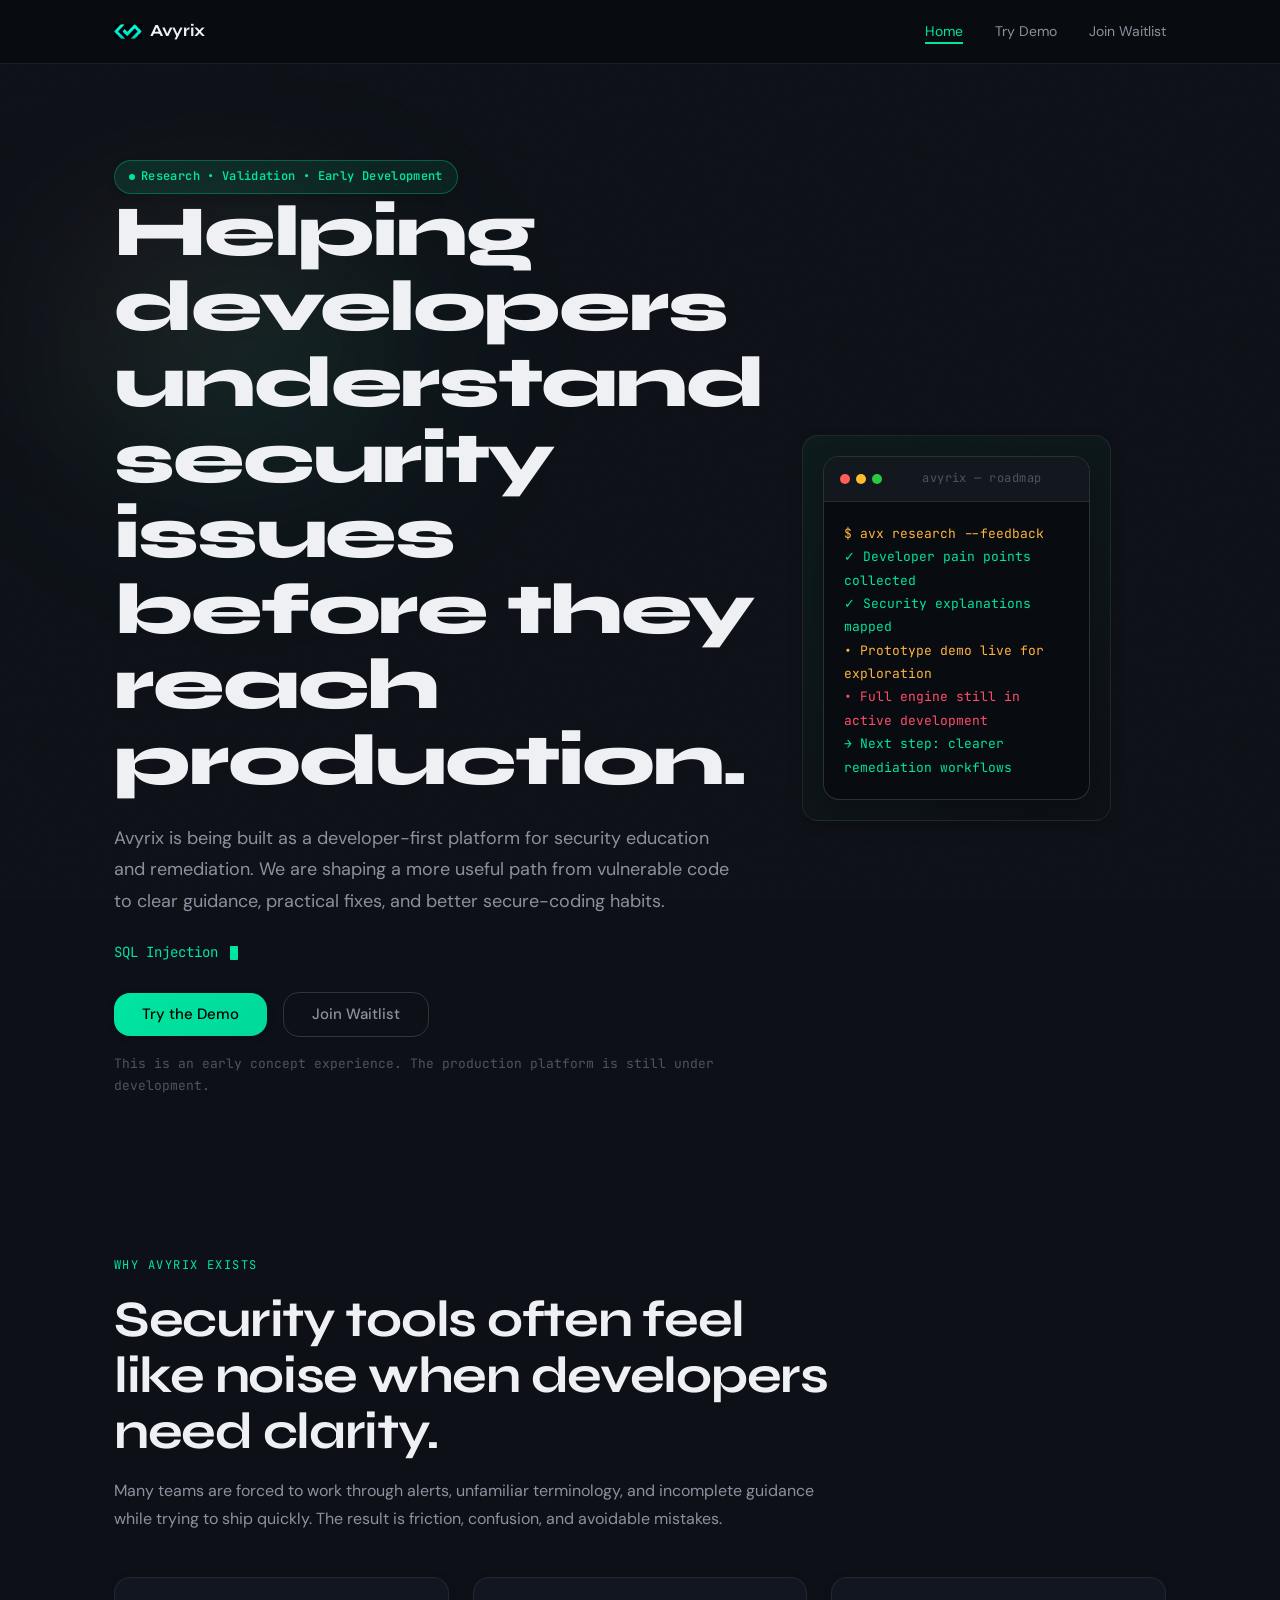
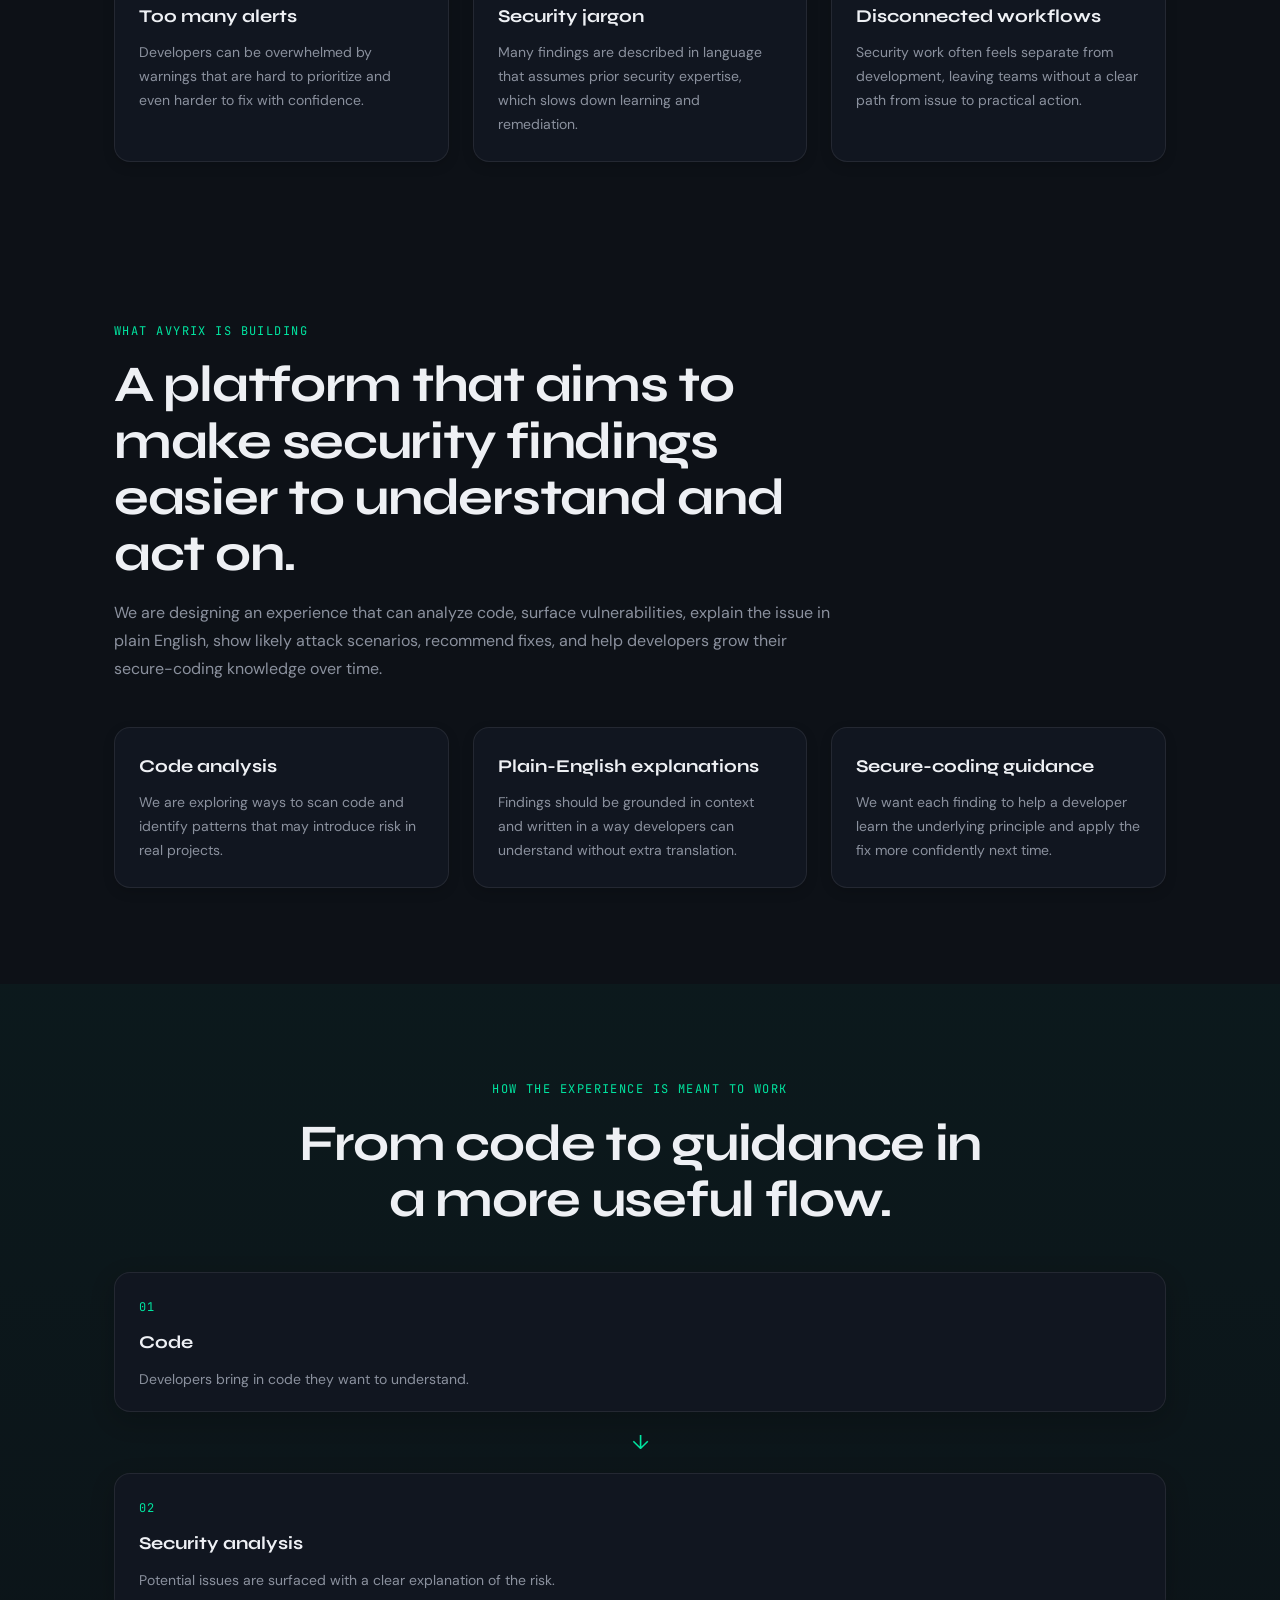
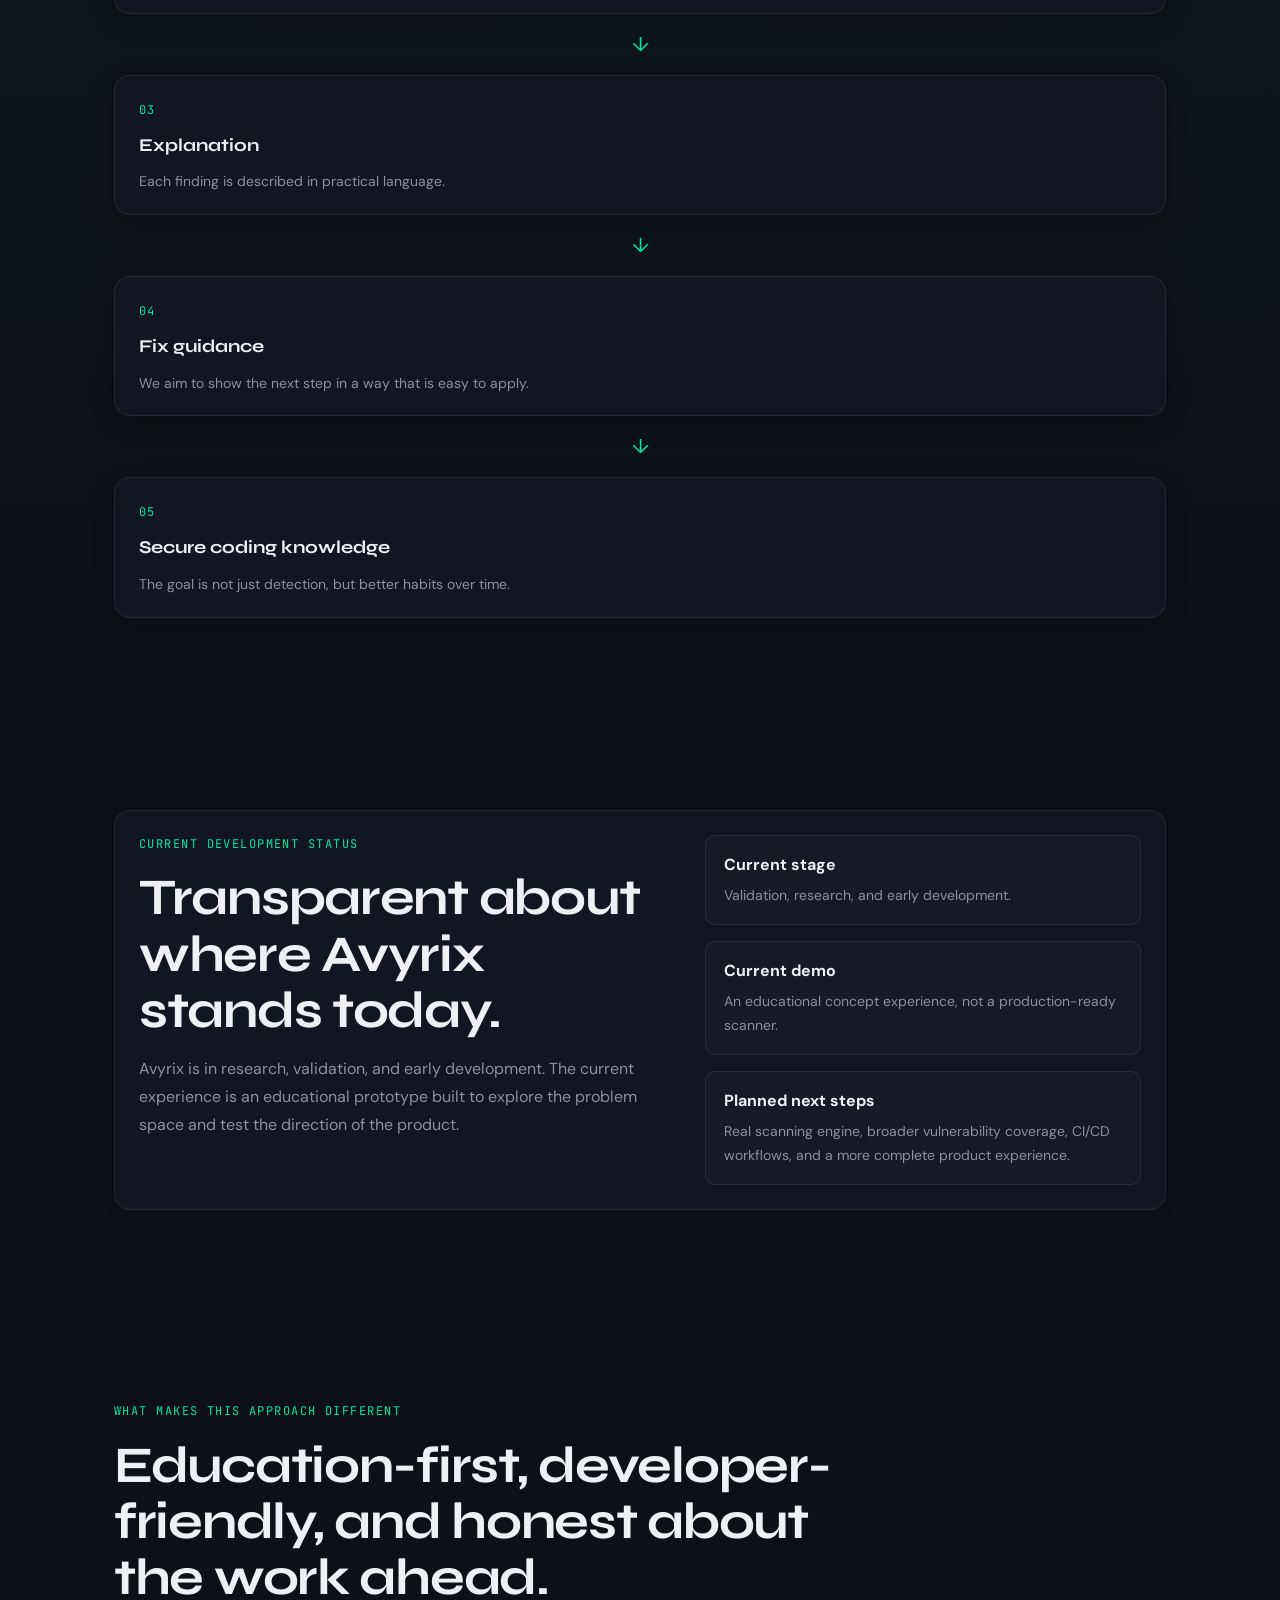
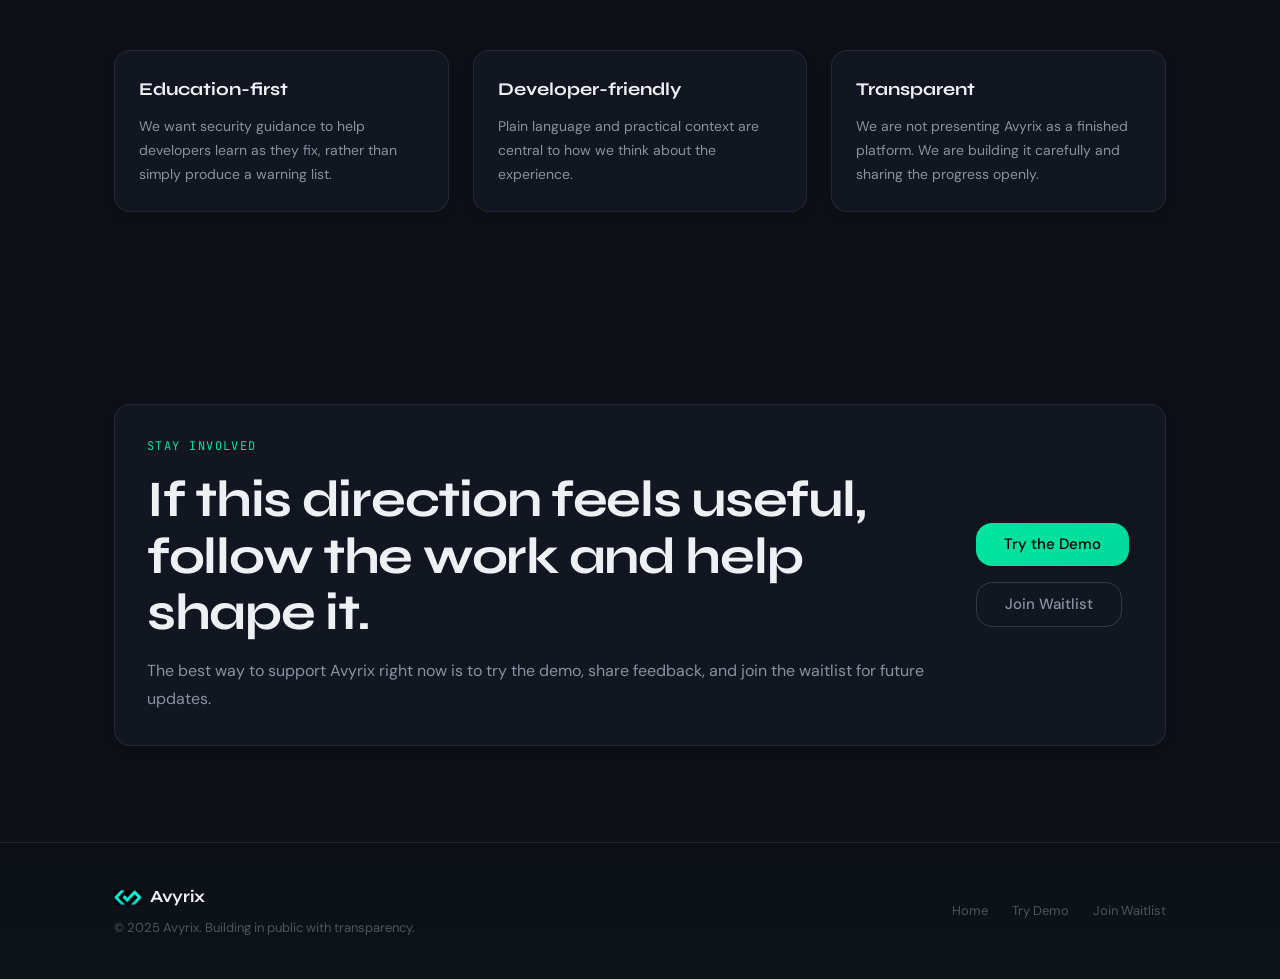
==== index.html @ 3179d7ce "first commit" ====
<!DOCTYPE html>
<html lang="en">
<head>
  <meta charset="UTF-8" />
  <meta name="viewport" content="width=device-width, initial-scale=1.0" />
  <meta name="description" content="Avyrix is an early-stage cybersecurity startup building a developer-first platform to explain vulnerabilities, show attack scenarios, and guide secure fixes." />
  <meta property="og:title" content="Avyrix — Building a developer-first security platform" />
  <meta property="og:description" content="Avyrix is currently in research, validation, and early development, focused on clearer security guidance for developers." />
  <meta property="og:type" content="website" />
  <title>Avyrix — Developer-first security learning for early-stage teams</title>
  <link rel="stylesheet" href="css/styles.css" />
  <link rel="icon" type="image/svg+xml" href="data:image/svg+xml,<svg xmlns='http://www.w3.org/2000/svg' viewBox='0 0 32 32'><rect width='32' height='32' rx='8' fill='%2300e5a0'/><path d='M10 16l4 4 8-8' stroke='%23000' stroke-width='2.5' fill='none' stroke-linecap='round' stroke-linejoin='round'/></svg>" />
  <script async src="https://www.googletagmanager.com/gtag/js?id=G-MGV57BHCSG"></script>
  <script>
    window.dataLayer = window.dataLayer || [];
    function gtag(){ dataLayer.push(arguments); }
    gtag('js', new Date());
    gtag('config', 'G-MGV57BHCSG');
  </script>
</head>
<body>
  <nav class="nav" role="navigation" aria-label="Main navigation">
    <div class="nav__inner">
      <a href="index.html" class="nav__logo" aria-label="Avyrix home">
        <img src="logo.png" alt="" class="nav__logo-mark" />
        <span class="nav__logo-text">Avyrix</span>
      </a>
      <ul class="nav__links" role="list">
        <li><a href="index.html" class="active">Home</a></li>
        <li><a href="demo.html">Try Demo</a></li>
        <li><a href="waitlist.html">Join Waitlist</a></li>
      </ul>
    </div>
  </nav>

  <main>
    <section class="section hero-section" aria-labelledby="hero-heading">
      <div class="glow-accent glow-accent--green" aria-hidden="true"></div>
      <div class="glow-accent glow-accent--red" aria-hidden="true"></div>
      <div class="hero-grid container">
        <div class="hero-copy" data-reveal>
          <span class="badge badge--green badge--dot">Research • Validation • Early Development</span>
          <h1 class="display-xl" id="hero-heading">Helping developers understand security issues before they reach production.</h1>
          <p class="hero-lead">
            Avyrix is being built as a developer-first platform for security education and remediation. We are shaping a more useful path from vulnerable code to clear guidance, practical fixes, and better secure-coding habits.
          </p>
          <div class="hero-meta">
            <span id="typewriter" class="hero-typewriter"></span>
            <span class="terminal__caret" aria-hidden="true"></span>
          </div>
          <div class="hero-actions">
            <a href="demo.html" class="btn btn--primary btn--large">Try the Demo</a>
            <a href="waitlist.html" class="btn btn--ghost btn--large">Join Waitlist</a>
          </div>
          <p class="hero-note">This is an early concept experience. The production platform is still under development.</p>
        </div>

        <div class="hero-panel card" data-reveal>
          <div class="terminal">
            <div class="terminal__bar">
              <div class="terminal__dots" aria-hidden="true">
                <div class="terminal__dot" style="background:#ff5f57;"></div>
                <div class="terminal__dot" style="background:#ffbd2e;"></div>
                <div class="terminal__dot" style="background:#28ca41;"></div>
              </div>
              <span class="terminal__title">avyrix — roadmap</span>
            </div>
            <div class="terminal__body">
              <div class="terminal__line--amber">$ avx research --feedback</div>
              <div class="terminal__line--green">✓ Developer pain points collected</div>
              <div class="terminal__line--green">✓ Security explanations mapped</div>
              <div class="terminal__line--amber">• Prototype demo live for exploration</div>
              <div class="terminal__line--red">• Full engine still in active development</div>
              <div class="terminal__line--green">→ Next step: clearer remediation workflows</div>
            </div>
          </div>
        </div>
      </div>
    </section>

    <section class="section section--sm" aria-labelledby="why-heading">
      <div class="container">
        <div class="section-heading" data-reveal>
          <span class="eyebrow">Why Avyrix exists</span>
          <h2 class="display-lg" id="why-heading">Security tools often feel like noise when developers need clarity.</h2>
          <p>
            Many teams are forced to work through alerts, unfamiliar terminology, and incomplete guidance while trying to ship quickly. The result is friction, confusion, and avoidable mistakes.
          </p>
        </div>
        <div class="grid-3">
          <article class="card story-card" data-reveal>
            <h3>Too many alerts</h3>
            <p>Developers can be overwhelmed by warnings that are hard to prioritize and even harder to fix with confidence.</p>
          </article>
          <article class="card story-card" data-reveal>
            <h3>Security jargon</h3>
            <p>Many findings are described in language that assumes prior security expertise, which slows down learning and remediation.</p>
          </article>
          <article class="card story-card" data-reveal>
            <h3>Disconnected workflows</h3>
            <p>Security work often feels separate from development, leaving teams without a clear path from issue to practical action.</p>
          </article>
        </div>
      </div>
    </section>

    <section class="section" aria-labelledby="building-heading">
      <div class="container">
        <div class="section-heading" data-reveal>
          <span class="eyebrow">What Avyrix is building</span>
          <h2 class="display-lg" id="building-heading">A platform that aims to make security findings easier to understand and act on.</h2>
          <p>
            We are designing an experience that can analyze code, surface vulnerabilities, explain the issue in plain English, show likely attack scenarios, recommend fixes, and help developers grow their secure-coding knowledge over time.
          </p>
        </div>
        <div class="grid-3">
          <article class="card story-card" data-reveal>
            <h3>Code analysis</h3>
            <p>We are exploring ways to scan code and identify patterns that may introduce risk in real projects.</p>
          </article>
          <article class="card story-card" data-reveal>
            <h3>Plain-English explanations</h3>
            <p>Findings should be grounded in context and written in a way developers can understand without extra translation.</p>
          </article>
          <article class="card story-card" data-reveal>
            <h3>Secure-coding guidance</h3>
            <p>We want each finding to help a developer learn the underlying principle and apply the fix more confidently next time.</p>
          </article>
        </div>
      </div>
    </section>

    <section class="section workflow-section" aria-labelledby="workflow-heading">
      <div class="container">
        <div class="section-heading section-heading--center" data-reveal>
          <span class="eyebrow">How the experience is meant to work</span>
          <h2 class="display-lg" id="workflow-heading">From code to guidance in a more useful flow.</h2>
        </div>
        <div class="workflow-stack" data-reveal>
          <div class="workflow-card">
            <span class="workflow-step">01</span>
            <h3>Code</h3>
            <p>Developers bring in code they want to understand.</p>
          </div>
          <div class="workflow-arrow" aria-hidden="true">↓</div>
          <div class="workflow-card">
            <span class="workflow-step">02</span>
            <h3>Security analysis</h3>
            <p>Potential issues are surfaced with a clear explanation of the risk.</p>
          </div>
          <div class="workflow-arrow" aria-hidden="true">↓</div>
          <div class="workflow-card">
            <span class="workflow-step">03</span>
            <h3>Explanation</h3>
            <p>Each finding is described in practical language.</p>
          </div>
          <div class="workflow-arrow" aria-hidden="true">↓</div>
          <div class="workflow-card">
            <span class="workflow-step">04</span>
            <h3>Fix guidance</h3>
            <p>We aim to show the next step in a way that is easy to apply.</p>
          </div>
          <div class="workflow-arrow" aria-hidden="true">↓</div>
          <div class="workflow-card">
            <span class="workflow-step">05</span>
            <h3>Secure coding knowledge</h3>
            <p>The goal is not just detection, but better habits over time.</p>
          </div>
        </div>
      </div>
    </section>

    <section class="section" aria-labelledby="status-heading">
      <div class="container">
        <div class="split-panel card" data-reveal>
          <div>
            <span class="eyebrow">Current development status</span>
            <h2 class="display-lg" id="status-heading">Transparent about where Avyrix stands today.</h2>
            <p class="muted-copy">
              Avyrix is in research, validation, and early development. The current experience is an educational prototype built to explore the problem space and test the direction of the product.
            </p>
          </div>
          <div class="status-list">
            <div class="status-item">
              <strong>Current stage</strong>
              <p>Validation, research, and early development.</p>
            </div>
            <div class="status-item">
              <strong>Current demo</strong>
              <p>An educational concept experience, not a production-ready scanner.</p>
            </div>
            <div class="status-item">
              <strong>Planned next steps</strong>
              <p>Real scanning engine, broader vulnerability coverage, CI/CD workflows, and a more complete product experience.</p>
            </div>
          </div>
        </div>
      </div>
    </section>

    <section class="section" aria-labelledby="differentiation-heading">
      <div class="container">
        <div class="section-heading" data-reveal>
          <span class="eyebrow">What makes this approach different</span>
          <h2 class="display-lg" id="differentiation-heading">Education-first, developer-friendly, and honest about the work ahead.</h2>
        </div>
        <div class="grid-3">
          <article class="card story-card" data-reveal>
            <h3>Education-first</h3>
            <p>We want security guidance to help developers learn as they fix, rather than simply produce a warning list.</p>
          </article>
          <article class="card story-card" data-reveal>
            <h3>Developer-friendly</h3>
            <p>Plain language and practical context are central to how we think about the experience.</p>
          </article>
          <article class="card story-card" data-reveal>
            <h3>Transparent</h3>
            <p>We are not presenting Avyrix as a finished platform. We are building it carefully and sharing the progress openly.</p>
          </article>
        </div>
      </div>
    </section>

    <section class="section" aria-labelledby="cta-heading">
      <div class="container">
        <div class="cta-panel card" data-reveal>
          <div>
            <span class="eyebrow">Stay involved</span>
            <h2 class="display-lg" id="cta-heading">If this direction feels useful, follow the work and help shape it.</h2>
            <p class="muted-copy">The best way to support Avyrix right now is to try the demo, share feedback, and join the waitlist for future updates.</p>
          </div>
          <div class="hero-actions">
            <a href="demo.html" class="btn btn--primary btn--large">Try the Demo</a>
            <a href="waitlist.html" class="btn btn--ghost btn--large">Join Waitlist</a>
          </div>
        </div>
      </div>
    </section>
  </main>

  <footer class="footer" role="contentinfo">
    <div class="container">
      <div class="footer__inner">
        <div>
          <div class="nav__logo" style="margin-bottom:6px;">
            <img src="logo.png" alt="" class="nav__logo-mark" />
            <span class="nav__logo-text">Avyrix</span>
          </div>
          <p class="footer__copy">© 2025 Avyrix. Building in public with transparency.</p>
        </div>
        <nav class="footer__links" aria-label="Footer navigation">
          <a href="index.html">Home</a>
          <a href="demo.html">Try Demo</a>
          <a href="waitlist.html">Join Waitlist</a>
        </nav>
      </div>
    </div>
  </footer>

  <script src="js/utils.js"></script>
  <script src="js/app.js"></script>
</body>
</html>
---- css/styles.css ----
/* ============================================================
  Avyrix — Global Stylesheet
  Design: Terminal-noir with precision grid
  Font: Syne (display) + JetBrains Mono (code) + DM Sans (body)
  ============================================================ */

@import url('https://fonts.googleapis.com/css2?family=Syne:wght@400;600;700;800&family=DM+Sans:ital,opsz,wght@0,9..40,300;0,9..40,400;0,9..40,500;1,9..40,300&family=JetBrains+Mono:wght@400;500&display=swap');

/* ── Reset ───────────────────────────────────────────────── */
*, *::before, *::after { box-sizing: border-box; margin: 0; padding: 0; }
html { scroll-behavior: smooth; }
img, svg { display: block; max-width: 100%; }
a { color: inherit; text-decoration: none; }
button { cursor: pointer; border: none; background: none; font-family: inherit; }

/* ── Tokens ──────────────────────────────────────────────── */
:root {
  --bg-0: #080b10;
  --bg-1: #0d1117;
  --bg-2: #13181f;
  --bg-3: #1a2030;
  --bg-card: #111620;
  --border: rgba(255,255,255,0.08);
  --border-strong: rgba(255,255,255,0.15);

  --accent-green: #00e5a0;
  --accent-green-dim: rgba(0,229,160,0.12);
  --accent-green-glow: rgba(0,229,160,0.25);
  --accent-red: #ff4d6a;
  --accent-red-dim: rgba(255,77,106,0.12);
  --accent-blue: #4d9eff;
  --accent-blue-dim: rgba(77,158,255,0.12);
  --accent-amber: #ffb340;
  --accent-amber-dim: rgba(255,179,64,0.10);

  --text-primary: #eef0f4;
  --text-secondary: #8b919e;
  --text-muted: #4e545e;
  --text-code: #a8f0c6;

  --font-display: 'Syne', sans-serif;
  --font-body: 'DM Sans', sans-serif;
  --font-mono: 'JetBrains Mono', monospace;

  --radius-sm: 6px;
  --radius-md: 10px;
  --radius-lg: 16px;
  --radius-xl: 24px;

  --transition: 220ms cubic-bezier(0.4,0,0.2,1);

  --max-w: 1100px;
  --nav-h: 64px;
}

body {
  font-family: var(--font-body);
  background: var(--bg-1);
  color: var(--text-primary);
  font-size: 16px;
  line-height: 1.65;
  -webkit-font-smoothing: antialiased;
  overflow-x: hidden;
}

/* ── Noise texture overlay ──────────────────────────────── */
body::before {
  content: '';
  position: fixed;
  inset: 0;
  background-image: url("data:image/svg+xml,%3Csvg viewBox='0 0 256 256' xmlns='http://www.w3.org/2000/svg'%3E%3Cfilter id='n'%3E%3CfeTurbulence type='fractalNoise' baseFrequency='0.9' numOctaves='4' stitchTiles='stitch'/%3E%3C/filter%3E%3Crect width='100%25' height='100%25' filter='url(%23n)' opacity='0.04'/%3E%3C/svg%3E");
  background-size: 200px 200px;
  pointer-events: none;
  z-index: 0;
  opacity: 0.5;
}

/* ── Layout ──────────────────────────────────────────────── */
.container {
  max-width: var(--max-w);
  margin: 0 auto;
  padding: 0 24px;
  position: relative;
  z-index: 1;
}

/* ── Navigation ─────────────────────────────────────────── */
.nav {
  position: fixed;
  top: 0; left: 0; right: 0;
  height: var(--nav-h);
  z-index: 100;
  background: rgba(8,11,16,0.8);
  backdrop-filter: blur(16px);
  -webkit-backdrop-filter: blur(16px);
  border-bottom: 1px solid var(--border);
}
.nav__inner {
  max-width: var(--max-w);
  margin: 0 auto;
  padding: 0 24px;
  height: 100%;
  display: flex;
  align-items: center;
  justify-content: space-between;
  position: relative;
  z-index: 1;
}
.nav__logo {
  font-family: var(--font-display);
  font-weight: 700;
  font-size: 17px;
  letter-spacing: -0.02em;
  display: flex;
  align-items: center;
  gap: 8px;
}
.nav__logo-icon {
  width: 28px; height: 28px;
  background: linear-gradient(135deg, var(--accent-green), #00d99a);
  border-radius: 7px;
  display: flex;
  align-items: center;
  justify-content: center;
  transition: all var(--transition);
  box-shadow: 0 4px 12px rgba(0,229,160,0.25);
}
.nav__logo:hover .nav__logo-icon {
  transform: scale(1.1);
  box-shadow: 0 6px 20px rgba(0,229,160,0.4);
}
.nav__logo-icon svg { width: 16px; height: 16px; }
.nav__logo-text { color: var(--text-primary); }
.nav__logo-text span { color: var(--accent-green); }
.nav__links {
  display: flex;
  align-items: center;
  gap: 32px;
  list-style: none;
}
.nav__links a {
  font-size: 14px;
  color: var(--text-secondary);
  transition: all var(--transition);
  font-weight: 400;
  position: relative;
  padding-bottom: 4px;
}
.nav__links a::after {
  content: '';
  position: absolute;
  bottom: 0;
  left: 0;
  width: 0;
  height: 2px;
  background: var(--accent-green);
  transition: width var(--transition);
}
.nav__links a:hover {
  color: var(--text-primary);
}
.nav__links a:hover::after {
  width: 100%;
}
.nav__links a.active {
  color: var(--accent-green);
}
.nav__links a.active::after {
  width: 100%;
}
.nav__cta {
  display: flex;
  align-items: center;
  gap: 12px;
}

/* ── Buttons ─────────────────────────────────────────────── */
.btn {
  display: inline-flex;
  align-items: center;
  gap: 8px;
  padding: 10px 20px;
  border-radius: var(--radius-md);
  font-size: 14px;
  font-weight: 500;
  font-family: var(--font-body);
  transition: all var(--transition);
  line-height: 1;
  white-space: nowrap;
  box-shadow: 0 2px 8px rgba(0,0,0,0.2);
}
.btn--primary {
  background: linear-gradient(135deg, var(--accent-green), #00d99a);
  color: #000;
}
.btn--primary:hover {
  background: linear-gradient(135deg, #00ffb2, #00e5a0);
  transform: translateY(-2px);
  box-shadow: 0 8px 24px rgba(0,229,160,0.35);
}
.btn--ghost {
  background: transparent;
  color: var(--text-secondary);
  border: 1.5px solid var(--border-strong);
  box-shadow: none;
}
.btn--ghost:hover {
  color: var(--text-primary);
  border-color: var(--accent-green);
  background: rgba(0,229,160,0.06);
  box-shadow: 0 4px 16px rgba(0,229,160,0.1);
  transform: translateY(-1px);
}
.btn--large {
  padding: 14px 28px;
  font-size: 15px;
  border-radius: var(--radius-lg);
}
.btn:active {
  transform: scale(0.98);
}
.btn--danger {
  background: linear-gradient(135deg, var(--accent-red), #ff2d4a);
  color: #fff;
}
.btn--danger:hover {
  background: linear-gradient(135deg, #ff6b7f, #ff1f42);
  transform: translateY(-2px);
  box-shadow: 0 8px 24px rgba(255,77,106,0.35);
}

/* ── Badge ───────────────────────────────────────────────── */
.badge {
  display: inline-flex;
  align-items: center;
  gap: 6px;
  padding: 6px 14px;
  border-radius: 100px;
  font-size: 12px;
  font-weight: 600;
  letter-spacing: 0.03em;
  font-family: var(--font-mono);
  transition: all var(--transition);
  box-shadow: 0 2px 8px rgba(0,0,0,0.1);
}
.badge--green {
  background: linear-gradient(135deg, var(--accent-green-dim), rgba(0,229,160,0.08));
  color: var(--accent-green);
  border: 1.5px solid rgba(0,229,160,0.3);
}
.badge--red {
  background: var(--accent-red-dim);
  color: var(--accent-red);
  border: 1px solid rgba(255,77,106,0.2);
}
.badge--blue {
  background: var(--accent-blue-dim);
  color: var(--accent-blue);
  border: 1px solid rgba(77,158,255,0.2);
}
.badge--amber {
  background: var(--accent-amber-dim);
  color: var(--accent-amber);
  border: 1px solid rgba(255,179,64,0.2);
}
.badge--dot::before {
  content: '';
  display: inline-block;
  width: 6px;
  height: 6px;
  border-radius: 50%;
  background: currentColor;
}

/* ── Section spacing ─────────────────────────────────────── */
.section { padding: 96px 0; position: relative; }
.section--sm { padding: 64px 0; }

/* ── Typography helpers ──────────────────────────────────── */
.eyebrow {
  font-family: var(--font-mono);
  font-size: 12px;
  text-transform: uppercase;
  letter-spacing: 0.12em;
  color: var(--accent-green);
  margin-bottom: 16px;
  display: block;
}
h1, h2, h3, h4 { font-family: var(--font-display); }
.display-xl {
  font-size: clamp(42px, 6vw, 72px);
  font-weight: 800;
  line-height: 1.05;
  letter-spacing: -0.03em;
}
.display-lg {
  font-size: clamp(32px, 4vw, 52px);
  font-weight: 700;
  line-height: 1.1;
  letter-spacing: -0.025em;
}
.display-md {
  font-size: clamp(24px, 3vw, 38px);
  font-weight: 700;
  line-height: 1.15;
  letter-spacing: -0.02em;
}
.text-muted { color: var(--text-secondary); }
.text-accent { color: var(--accent-green); }
.text-mono { font-family: var(--font-mono); }

/* ── Cards ───────────────────────────────────────────────── */
.card {
  background: var(--bg-card);
  border: 1px solid var(--border);
  border-radius: var(--radius-lg);
  padding: 24px;
  transition: all var(--transition);
  box-shadow: 0 4px 12px rgba(0,0,0,0.15);
}
.card:hover {
  border-color: var(--accent-green);
  box-shadow: 0 12px 32px rgba(0,229,160,0.15);
  transform: translateY(-4px);
}

.card--red {
  background: rgba(255,77,106,0.05);
  border-color: rgba(255,77,106,0.2);
}
.card--red:hover {
  border-color: var(--accent-red);
  box-shadow: 0 12px 32px rgba(255,77,106,0.15);
}
.card--blue {
  background: rgba(77,158,255,0.05);
  border-color: rgba(77,158,255,0.2);
}
.card--blue:hover {
  border-color: var(--accent-blue);
  box-shadow: 0 12px 32px rgba(77,158,255,0.15);
}
.card--green {
  background: rgba(0,229,160,0.05);
  border-color: rgba(0,229,160,0.2);
}
.card--green:hover {
  border-color: var(--accent-green);
  box-shadow: 0 12px 32px rgba(0,229,160,0.15);
}

/* ── Grid system ─────────────────────────────────────────── */
.grid-2 { display: grid; grid-template-columns: repeat(2, 1fr); gap: 24px; }
.grid-3 { display: grid; grid-template-columns: repeat(3, 1fr); gap: 24px; }
.grid-auto { display: grid; grid-template-columns: repeat(auto-fit, minmax(280px, 1fr)); gap: 24px; }

/* ── Form elements ───────────────────────────────────────── */
.form-group { display: flex; flex-direction: column; gap: 8px; }
.form-label {
  font-size: 13px;
  font-weight: 500;
  color: var(--text-secondary);
  font-family: var(--font-mono);
  letter-spacing: 0.03em;
}
.form-input, .form-select, .form-textarea {
  background: var(--bg-2);
  border: 1.5px solid var(--border-strong);
  border-radius: var(--radius-md);
  color: var(--text-primary);
  font-family: var(--font-body);
  font-size: 15px;
  padding: 12px 16px;
  width: 100%;
  transition: all var(--transition);
  outline: none;
  appearance: none;
  box-shadow: inset 0 2px 4px rgba(0,0,0,0.1);
}
.form-input::placeholder { color: var(--text-muted); }
.form-input:hover, .form-select:hover, .form-textarea:hover {
  border-color: rgba(0,229,160,0.3);
  background: var(--bg-3);
}
.form-input:focus, .form-select:focus, .form-textarea:focus {
  border-color: var(--accent-green);
  box-shadow: inset 0 2px 4px rgba(0,0,0,0.1), 0 0 0 3px var(--accent-green-dim);
  background: var(--bg-1);
}
.form-select {
  background-image: url("data:image/svg+xml,%3Csvg xmlns='http://www.w3.org/2000/svg' width='12' height='8' viewBox='0 0 12 8'%3E%3Cpath d='M1 1l5 5 5-5' stroke='%238b919e' stroke-width='1.5' fill='none' stroke-linecap='round'/%3E%3C/svg%3E");
  background-repeat: no-repeat;
  background-position: right 14px center;
  padding-right: 40px;
  cursor: pointer;
  color: var(--text-primary);
}
.form-select option { background: var(--bg-2); color: var(--text-primary); }
.form-textarea {
  min-height: 200px;
  resize: vertical;
  font-family: var(--font-mono);
  font-size: 13px;
  line-height: 1.7;
}

/* ── Code block ──────────────────────────────────────────── */
.code-block {
  background: var(--bg-0);
  border: 1px solid var(--border);
  border-radius: var(--radius-md);
  overflow: hidden;
}
.code-block__header {
  display: flex;
  align-items: center;
  justify-content: space-between;
  padding: 10px 16px;
  border-bottom: 1px solid var(--border);
  background: var(--bg-2);
}
.code-block__lang {
  font-family: var(--font-mono);
  font-size: 11px;
  color: var(--text-muted);
  text-transform: uppercase;
  letter-spacing: 0.08em;
}
.code-block__dots { display: flex; gap: 6px; }
.code-block__dot {
  width: 10px; height: 10px;
  border-radius: 50%;
}
.code-block__dot:nth-child(1) { background: #ff5f57; }
.code-block__dot:nth-child(2) { background: #ffbd2e; }
.code-block__dot:nth-child(3) { background: #28ca41; }
.code-block__body {
  padding: 16px;
  font-family: var(--font-mono);
  font-size: 13px;
  line-height: 1.7;
  color: var(--text-code);
  overflow-x: auto;
  white-space: pre-wrap;
  word-break: break-word;
}

/* ── Copy button ─────────────────────────────────────────── */
.copy-btn {
  display: inline-flex;
  align-items: center;
  gap: 6px;
  padding: 5px 10px;
  background: var(--bg-3);
  border: 1px solid var(--border);
  border-radius: var(--radius-sm);
  color: var(--text-secondary);
  font-size: 12px;
  font-family: var(--font-mono);
  transition: all var(--transition);
  cursor: pointer;
}
.copy-btn:hover {
  color: var(--accent-green);
  border-color: rgba(0,229,160,0.3);
}
.copy-btn.copied {
  color: var(--accent-green);
  border-color: rgba(0,229,160,0.3);
  background: var(--accent-green-dim);
}

/* ── Divider ─────────────────────────────────────────────── */
.divider {
  height: 1px;
  background: var(--border);
  margin: 0;
}

/* ── Animations ──────────────────────────────────────────── */
@keyframes fadeUp {
  from { opacity: 0; transform: translateY(24px); }
  to   { opacity: 1; transform: translateY(0); }
}
@keyframes pulse-dot {
  0%, 100% { opacity: 1; }
  50%       { opacity: 0.4; }
}
@keyframes scan-line {
  from { transform: translateY(-100%); }
  to   { transform: translateY(100vh); }
}
@keyframes blink-caret {
  50% { opacity: 0; }
}
@keyframes glow-pulse {
  0%, 100% { filter: drop-shadow(0 0 20px rgba(0,229,160,0.3)); }
  50% { filter: drop-shadow(0 0 40px rgba(0,229,160,0.6)); }
}
@keyframes slide-in-left {
  from { opacity: 0; transform: translateX(-20px); }
  to { opacity: 1; transform: translateX(0); }
}
@keyframes float-up {
  0% { transform: translateY(0px); }
  50% { transform: translateY(-10px); }
  100% { transform: translateY(0px); }
}
@keyframes shimmer {
  0% { background-position: -1000px 0; }
  100% { background-position: 1000px 0; }
}

.fade-up { animation: fadeUp 0.6s cubic-bezier(0.4,0,0.2,1) both; }
.fade-up--d1 { animation-delay: 0.1s; }
.fade-up--d2 { animation-delay: 0.2s; }
.fade-up--d3 { animation-delay: 0.3s; }
.fade-up--d4 { animation-delay: 0.4s; }

/* ── Scanning line effect ────────────────────────────────── */
.scan-overlay {
  position: absolute;
  inset: 0;
  overflow: hidden;
  pointer-events: none;
  z-index: 0;
  border-radius: inherit;
}
.scan-overlay::after {
  content: '';
  position: absolute;
  left: 0; right: 0;
  height: 60px;
  background: linear-gradient(to bottom, transparent, rgba(0,229,160,0.04) 50%, transparent);
  animation: scan-line 3s linear infinite;
}

/* ── Stat numbers ────────────────────────────────────────── */
.stat-grid {
  display: grid;
  grid-template-columns: repeat(3, 1fr);
  gap: 1px;
  background: var(--border);
  border: 1.5px solid var(--border);
  border-radius: var(--radius-lg);
  overflow: hidden;
  box-shadow: 0 8px 24px rgba(0,229,160,0.08);
}
.stat-item {
  background: var(--bg-card);
  padding: 28px 24px;
  text-align: center;
  transition: all var(--transition);
  position: relative;
}
.stat-item:hover {
  background: linear-gradient(135deg, var(--bg-card) 0%, rgba(0,229,160,0.04) 100%);
  transform: translateY(-2px);
}
.stat-item__num {
  font-family: var(--font-display);
  font-size: 36px;
  font-weight: 800;
  color: var(--text-primary);
  letter-spacing: -0.03em;
  line-height: 1;
  margin-bottom: 6px;
}
.stat-item__num span { color: var(--accent-green); }
.stat-item__label {
  font-size: 13px;
  color: var(--text-secondary);
}

/* ── Problem cards ───────────────────────────────────────── */
.problem-card {
  position: relative;
  overflow: hidden;
  transition: all var(--transition);
}
.problem-card:hover {
  transform: translateY(-6px);
  box-shadow: 0 16px 40px rgba(0,229,160,0.12) !important;
}
.problem-card__icon {
  width: 48px; height: 48px;
  border-radius: var(--radius-md);
  display: flex;
  align-items: center;
  justify-content: center;
  margin-bottom: 20px;
  font-size: 24px;
  transition: transform var(--transition);
}
.problem-card:hover .problem-card__icon {
  transform: scale(1.1) rotate(-5deg);
}
.problem-card__num {
  font-family: var(--font-mono);
  font-size: 11px;
  color: var(--text-muted);
  letter-spacing: 0.08em;
  margin-bottom: 10px;
}
.problem-card h3 {
  font-size: 18px;
  font-weight: 700;
  margin-bottom: 12px;
  letter-spacing: -0.01em;
}
.problem-card p { color: var(--text-secondary); font-size: 14px; line-height: 1.65; }

/* ── Feature list ────────────────────────────────────────── */
.feature-list { list-style: none; display: flex; flex-direction: column; gap: 14px; }
.feature-list li {
  display: flex;
  align-items: flex-start;
  gap: 12px;
  font-size: 15px;
  color: var(--text-secondary);
}
.feature-list li::before {
  content: '';
  flex-shrink: 0;
  width: 18px;
  height: 18px;
  border-radius: 50%;
  background: var(--accent-green-dim);
  border: 1px solid rgba(0,229,160,0.3);
  background-image: url("data:image/svg+xml,%3Csvg xmlns='http://www.w3.org/2000/svg' width='10' height='8' viewBox='0 0 10 8'%3E%3Cpath d='M1 4l2.5 2.5L9 1' stroke='%2300e5a0' stroke-width='1.5' fill='none' stroke-linecap='round' stroke-linejoin='round'/%3E%3C/svg%3E");
  background-repeat: no-repeat;
  background-position: center;
  margin-top: 3px;
}

/* ── Footer ──────────────────────────────────────────────── */
.footer {
  border-top: 1px solid var(--border);
  padding: 40px 0;
  position: relative;
  z-index: 1;
  background: linear-gradient(180deg, transparent, rgba(0,229,160,0.02));
}
.footer__inner {
  display: flex;
  align-items: center;
  justify-content: space-between;
  gap: 24px;
}
.footer__copy { font-size: 13px; color: var(--text-muted); }
.footer__links { display: flex; gap: 24px; }
.footer__links a {
  font-size: 13px;
  color: var(--text-muted);
  transition: all var(--transition);
  position: relative;
}
.footer__links a::after {
  content: '';
  position: absolute;
  bottom: -2px;
  left: 0;
  width: 0;
  height: 1px;
  background: var(--accent-green);
  transition: width var(--transition);
}
.footer__links a:hover {
  color: var(--accent-green);
}
.footer__links a:hover::after {
  width: 100%;
}

/* ── Alert messages ──────────────────────────────────────── */
.alert {
  padding: 14px 18px;
  border-radius: var(--radius-md);
  font-size: 14px;
  display: flex;
  align-items: center;
  gap: 10px;
}
.alert--success {
  background: rgba(0,229,160,0.08);
  border: 1px solid rgba(0,229,160,0.25);
  color: var(--accent-green);
}
.alert--error {
  background: var(--accent-red-dim);
  border: 1px solid rgba(255,77,106,0.25);
  color: var(--accent-red);
}

/* ── Terminal component ──────────────────────────────────── */
.terminal {
  background: var(--bg-0);
  border: 1.5px solid var(--border-strong);
  border-radius: var(--radius-lg);
  overflow: hidden;
  font-family: var(--font-mono);
  font-size: 13px;
  box-shadow: 0 8px 32px rgba(0,0,0,0.3), inset 0 1px 0 rgba(255,255,255,0.05);
  transition: all var(--transition);
}
.terminal:hover {
  border-color: rgba(0,229,160,0.3);
  box-shadow: 0 12px 48px rgba(0,229,160,0.15), inset 0 1px 0 rgba(255,255,255,0.05);
}
.terminal__bar {
  display: flex;
  align-items: center;
  gap: 8px;
  padding: 12px 16px;
  background: var(--bg-2);
  border-bottom: 1px solid var(--border);
}
.terminal__dots { display: flex; gap: 6px; }
.terminal__dot { width: 10px; height: 10px; border-radius: 50%; }
.terminal__title {
  font-size: 12px;
  color: var(--text-muted);
  margin: 0 auto;
  letter-spacing: 0.04em;
}
.terminal__body {
  padding: 20px;
  line-height: 1.8;
  color: var(--text-secondary);
  min-height: 160px;
}
.terminal__line--green { color: var(--accent-green); }
.terminal__line--red { color: var(--accent-red); }
.terminal__line--blue { color: var(--accent-blue); }
.terminal__line--amber { color: var(--accent-amber); }
.terminal__caret {
  display: inline-block;
  width: 8px;
  height: 14px;
  background: var(--accent-green);
  vertical-align: middle;
  animation: blink-caret 1s step-end infinite;
  margin-left: 2px;
  border-radius: 1px;
}

/* ── Scan result section (demo.html) ─────────────────────── */
.scan-results { display: flex; flex-direction: column; gap: 20px; margin-top: 32px; }
.result-card { border-radius: var(--radius-lg); overflow: hidden; }
.result-card__header {
  display: flex;
  align-items: center;
  gap: 12px;
  padding: 16px 20px;
  border-bottom: 1px solid rgba(255,255,255,0.06);
}
.result-card__icon {
  width: 36px; height: 36px;
  border-radius: var(--radius-md);
  display: flex;
  align-items: center;
  justify-content: center;
  font-size: 18px;
  flex-shrink: 0;
}
.result-card__title {
  font-family: var(--font-display);
  font-size: 15px;
  font-weight: 700;
  letter-spacing: -0.01em;
}
.result-card__subtitle { font-size: 12px; color: var(--text-secondary); margin-top: 2px; }
.result-card__body { padding: 20px; }

/* ── Severity indicator ──────────────────────────────────── */
.severity {
  display: flex;
  align-items: center;
  gap: 6px;
  font-size: 12px;
  font-family: var(--font-mono);
  font-weight: 500;
}
.severity__bar {
  display: flex;
  gap: 3px;
}
.severity__seg {
  width: 20px;
  height: 4px;
  border-radius: 2px;
  background: var(--border-strong);
}
.severity--critical .severity__seg:nth-child(-n+5) { background: var(--accent-red); }
.severity--high .severity__seg:nth-child(-n+4) { background: var(--accent-amber); }
.severity--medium .severity__seg:nth-child(-n+3) { background: var(--accent-amber); }

/* ── Steps list ──────────────────────────────────────────── */
.steps-list { list-style: none; display: flex; flex-direction: column; gap: 12px; counter-reset: steps; }
.steps-list li {
  display: flex;
  gap: 14px;
  font-size: 14px;
  color: var(--text-secondary);
  counter-increment: steps;
}
.steps-list li::before {
  content: counter(steps);
  flex-shrink: 0;
  width: 22px;
  height: 22px;
  border-radius: 50%;
  background: var(--accent-green-dim);
  border: 1px solid rgba(0,229,160,0.3);
  display: flex;
  align-items: center;
  justify-content: center;
  font-family: var(--font-mono);
  font-size: 11px;
  color: var(--accent-green);
  margin-top: 2px;
}

/* ── Empty/placeholder state ─────────────────────────────── */
.empty-state {
  text-align: center;
  padding: 60px 24px;
  color: var(--text-muted);
}
.empty-state__icon { font-size: 40px; margin-bottom: 16px; opacity: 0.4; }
.empty-state__title { font-size: 16px; font-weight: 600; margin-bottom: 8px; color: var(--text-secondary); }
.empty-state__desc { font-size: 14px; line-height: 1.6; }

/* ── Loading spinner ─────────────────────────────────────── */
@keyframes spin { to { transform: rotate(360deg); } }
.spinner {
  width: 20px; height: 20px;
  border: 2px solid var(--border-strong);
  border-top-color: var(--accent-green);
  border-radius: 50%;
  animation: spin 0.7s linear infinite;
  display: inline-block;
}

/* ── Scrollbar ───────────────────────────────────────────── */
::-webkit-scrollbar { width: 6px; height: 6px; }
::-webkit-scrollbar-track { background: transparent; }
::-webkit-scrollbar-thumb { background: var(--border-strong); border-radius: 3px; }
::-webkit-scrollbar-thumb:hover { background: rgba(255,255,255,0.25); }

/* ── Selection ───────────────────────────────────────────── */
::selection { background: rgba(0,229,160,0.2); color: var(--text-primary); }

/* ── Page header (inner pages) ───────────────────────────── */
.page-header {
  padding: calc(var(--nav-h) + 64px) 0 64px;
  text-align: center;
}
.page-header p {
  max-width: 540px;
  margin: 16px auto 0;
  color: var(--text-secondary);
  font-size: 16px;
  line-height: 1.7;
}

/* ── Grid glow accent ────────────────────────────────────── */
.glow-accent {
  position: absolute;
  border-radius: 50%;
  filter: blur(80px);
  pointer-events: none;
  z-index: 0;
}
.glow-accent--green {
  width: 500px; height: 400px;
  background: radial-gradient(ellipse, rgba(0,229,160,0.12) 0%, transparent 70%);
}
.glow-accent--red {
  width: 400px; height: 300px;
  background: radial-gradient(ellipse, rgba(255,77,106,0.10) 0%, transparent 70%);
}

/* ── Flow diagram ────────────────────────────────────────── */
.flow-diagram {
  display: flex;
  align-items: center;
  justify-content: center;
  gap: 12px;
  flex-wrap: wrap;
  padding: 40px 24px;
  background: linear-gradient(135deg, var(--bg-0) 0%, rgba(0,229,160,0.03) 100%);
  border: 1.5px solid var(--border);
  border-radius: var(--radius-lg);
  box-shadow: 0 8px 24px rgba(0,229,160,0.08);
  transition: all var(--transition);
}
.flow-diagram:hover {
  border-color: rgba(0,229,160,0.2);
  box-shadow: 0 12px 32px rgba(0,229,160,0.12);
}
.flow-step {
  display: flex;
  flex-direction: column;
  align-items: center;
  gap: 8px;
  min-width: 80px;
  transition: transform var(--transition);
}
.flow-step:hover {
  transform: scale(1.05);
}
.flow-icon {
  font-size: 32px;
  line-height: 1;
  transition: transform 0.6s ease-in-out;
}
.flow-step:hover .flow-icon {
  transform: scale(1.2);
}
.flow-label {
  font-size: 13px;
  font-weight: 600;
  color: var(--text-secondary);
  text-align: center;
  font-family: var(--font-mono);
}
.flow-arrow {
  font-size: 20px;
  color: var(--accent-green);
  line-height: 1;
}

/* ── Feature list styling ────────────────────────────────── */
.feature-list {
  list-style: none;
  display: flex;
  flex-direction: column;
  gap: 12px;
}
.feature-list li {
  display: flex;
  gap: 12px;
  align-items: flex-start;
  font-size: 15px;
  color: var(--text-secondary);
  line-height: 1.6;
}
.feature-list li::before {
  content: '✓';
  flex-shrink: 0;
  color: var(--accent-green);
  font-weight: 700;
  font-size: 16px;
  margin-top: 2px;
}

/* ── Educational Learning Sections ──────────────────────── */
.learning-section {
  display: flex;
  flex-direction: column;
  gap: 12px;
  padding-bottom: 20px;
}
.learning-section:not(:last-child) {
  border-bottom: 1px solid var(--border);
  margin-bottom: 20px;
}
.learning-section__title {
  font-size: 15px;
  font-weight: 600;
  color: var(--text-primary);
  font-family: var(--font-display);
  display: flex;
  align-items: center;
  gap: 8px;
  letter-spacing: -0.01em;
}
.learning-section__content {
  font-size: 14px;
  color: var(--text-secondary);
  line-height: 1.75;
  margin: 0;
}

/* ── Card lesson styling ─────────────────────────────────── */
.card--lesson {
  border-color: rgba(255,77,106,0.15);
  background: linear-gradient(135deg, rgba(255,77,106,0.04) 0%, transparent 100%);
}

/* ── Homepage redesign helpers ─────────────────────────── */
.nav__logo-mark {
  width: 28px;
  height: 28px;
  object-fit: contain;
  border-radius: 8px;
}
.hero-section {
  padding-top: calc(var(--nav-h) + 96px);
  padding-bottom: 96px;
  overflow: hidden;
  position: relative;
}
.hero-grid {
  display: grid;
  grid-template-columns: 1.15fr 0.85fr;
  gap: 40px;
  align-items: center;
  position: relative;
  z-index: 1;
}
.hero-copy .display-xl {
  max-width: 760px;
}
.hero-lead {
  font-size: 18px;
  color: var(--text-secondary);
  margin-top: 24px;
  max-width: 620px;
  line-height: 1.75;
}
.hero-meta {
  display: flex;
  align-items: center;
  gap: 10px;
  margin-top: 24px;
  min-height: 22px;
  color: var(--accent-green);
  font-family: var(--font-mono);
  font-size: 14px;
}
.hero-actions {
  display: flex;
  align-items: center;
  gap: 16px;
  flex-wrap: wrap;
  margin-top: 28px;
}
.hero-note {
  margin-top: 16px;
  font-size: 13px;
  color: var(--text-muted);
  font-family: var(--font-mono);
}
.hero-panel {
  padding: 20px;
  background: linear-gradient(145deg, rgba(0,229,160,0.05), transparent);
}
.section-heading {
  max-width: 720px;
  margin-bottom: 44px;
}
.section-heading--center {
  text-align: center;
  margin-left: auto;
  margin-right: auto;
}
.section-heading p,
.muted-copy {
  color: var(--text-secondary);
  font-size: 16px;
  line-height: 1.75;
  margin-top: 16px;
}
.story-card {
  min-height: 100%;
}
.story-card h3,
.workflow-card h3 {
  font-size: 18px;
  margin-bottom: 10px;
}
.story-card p,
.workflow-card p,
.status-item p {
  color: var(--text-secondary);
  font-size: 14px;
  line-height: 1.7;
}
.workflow-section {
  background: linear-gradient(180deg, rgba(0,229,160,0.04), transparent);
}
.workflow-stack {
  display: flex;
  flex-direction: column;
  gap: 12px;
  align-items: stretch;
}
.workflow-card {
  background: var(--bg-card);
  border: 1px solid var(--border);
  border-radius: var(--radius-lg);
  padding: 20px 24px;
  box-shadow: 0 8px 24px rgba(0,0,0,0.18);
}
.workflow-step {
  display: inline-block;
  margin-bottom: 10px;
  font-family: var(--font-mono);
  font-size: 12px;
  color: var(--accent-green);
  letter-spacing: 0.08em;
}
.workflow-arrow {
  text-align: center;
  color: var(--accent-green);
  font-size: 20px;
  padding: 2px 0;
}
.split-panel {
  display: grid;
  grid-template-columns: 1.1fr 0.9fr;
  gap: 32px;
  align-items: start;
}
.status-list {
  display: flex;
  flex-direction: column;
  gap: 16px;
}
.status-item {
  padding: 16px 18px;
  border: 1px solid var(--border);
  border-radius: var(--radius-md);
  background: rgba(255,255,255,0.02);
}
.status-item strong {
  display: block;
  margin-bottom: 6px;
  color: var(--text-primary);
}
.cta-panel {
  display: flex;
  align-items: center;
  justify-content: space-between;
  gap: 24px;
  padding: 32px;
}
.cta-panel .hero-actions {
  margin-top: 0;
}

/* ── Responsive ──────────────────────────────────────────── */
@media (max-width: 768px) {
  .grid-2, .grid-3 { grid-template-columns: 1fr; }
  .stat-grid { grid-template-columns: 1fr; }
  .nav__links { display: none; }
  .footer__inner { flex-direction: column; text-align: center; }
  .display-xl { font-size: 36px; }
  .display-lg { font-size: 28px; }
  .hero-grid, .split-panel, .cta-panel { grid-template-columns: 1fr; display: grid; }
  .cta-panel { gap: 20px; }
  .flow-diagram {
    gap: 8px;
    padding: 24px 16px;
  }
  .flow-arrow {
    display: none;
  }
  .flow-step {
    min-width: 70px;
    gap: 6px;
  }
  .flow-icon {
    font-size: 28px;
  }
  .flow-label {
    font-size: 11px;
  }
}
@media (max-width: 480px) {
  .container { padding: 0 16px; }
  .section { padding: 64px 0; }
  .hero-section { padding-top: calc(var(--nav-h) + 72px); padding-bottom: 72px; }
  .flow-diagram {
    flex-direction: column;
    gap: 4px;
    padding: 16px;
  }
  .flow-icon {
    font-size: 24px;
  }
  .hero-actions { gap: 12px; }
  .cta-panel { padding: 24px; }
}
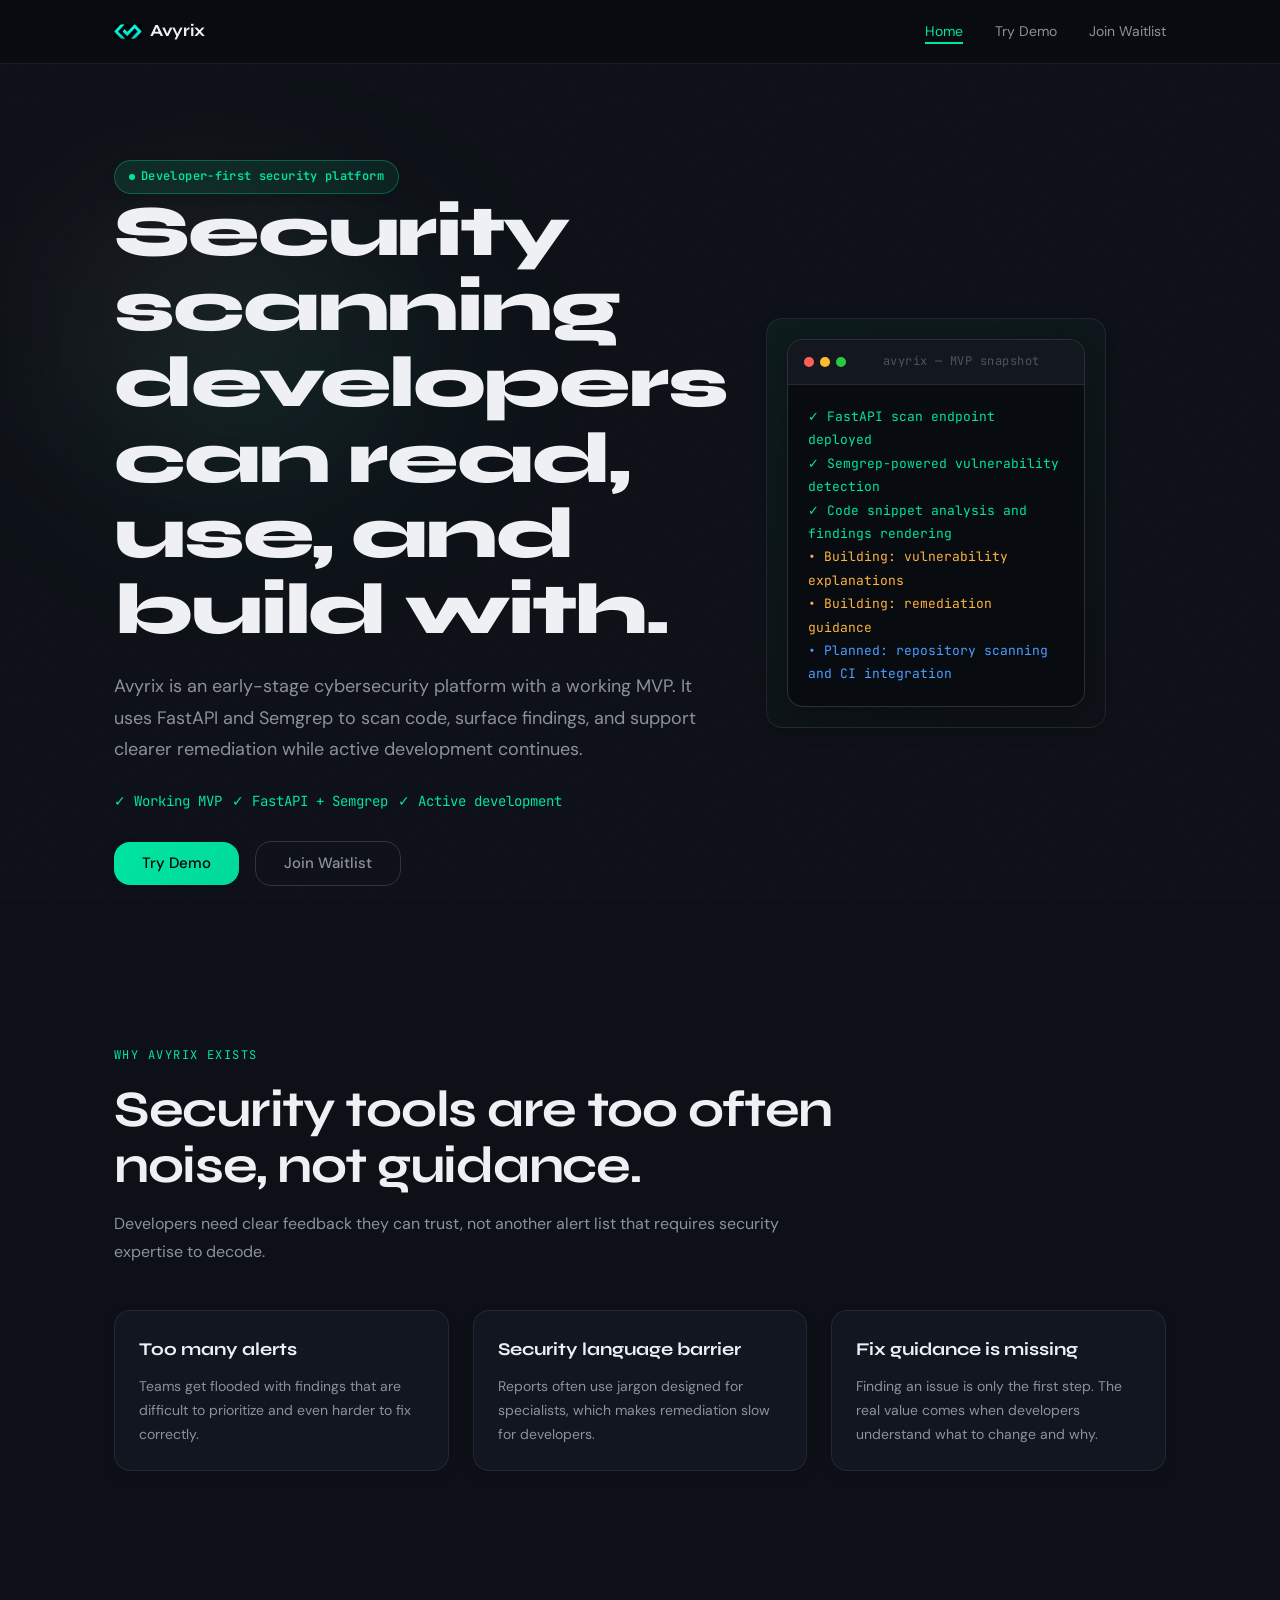
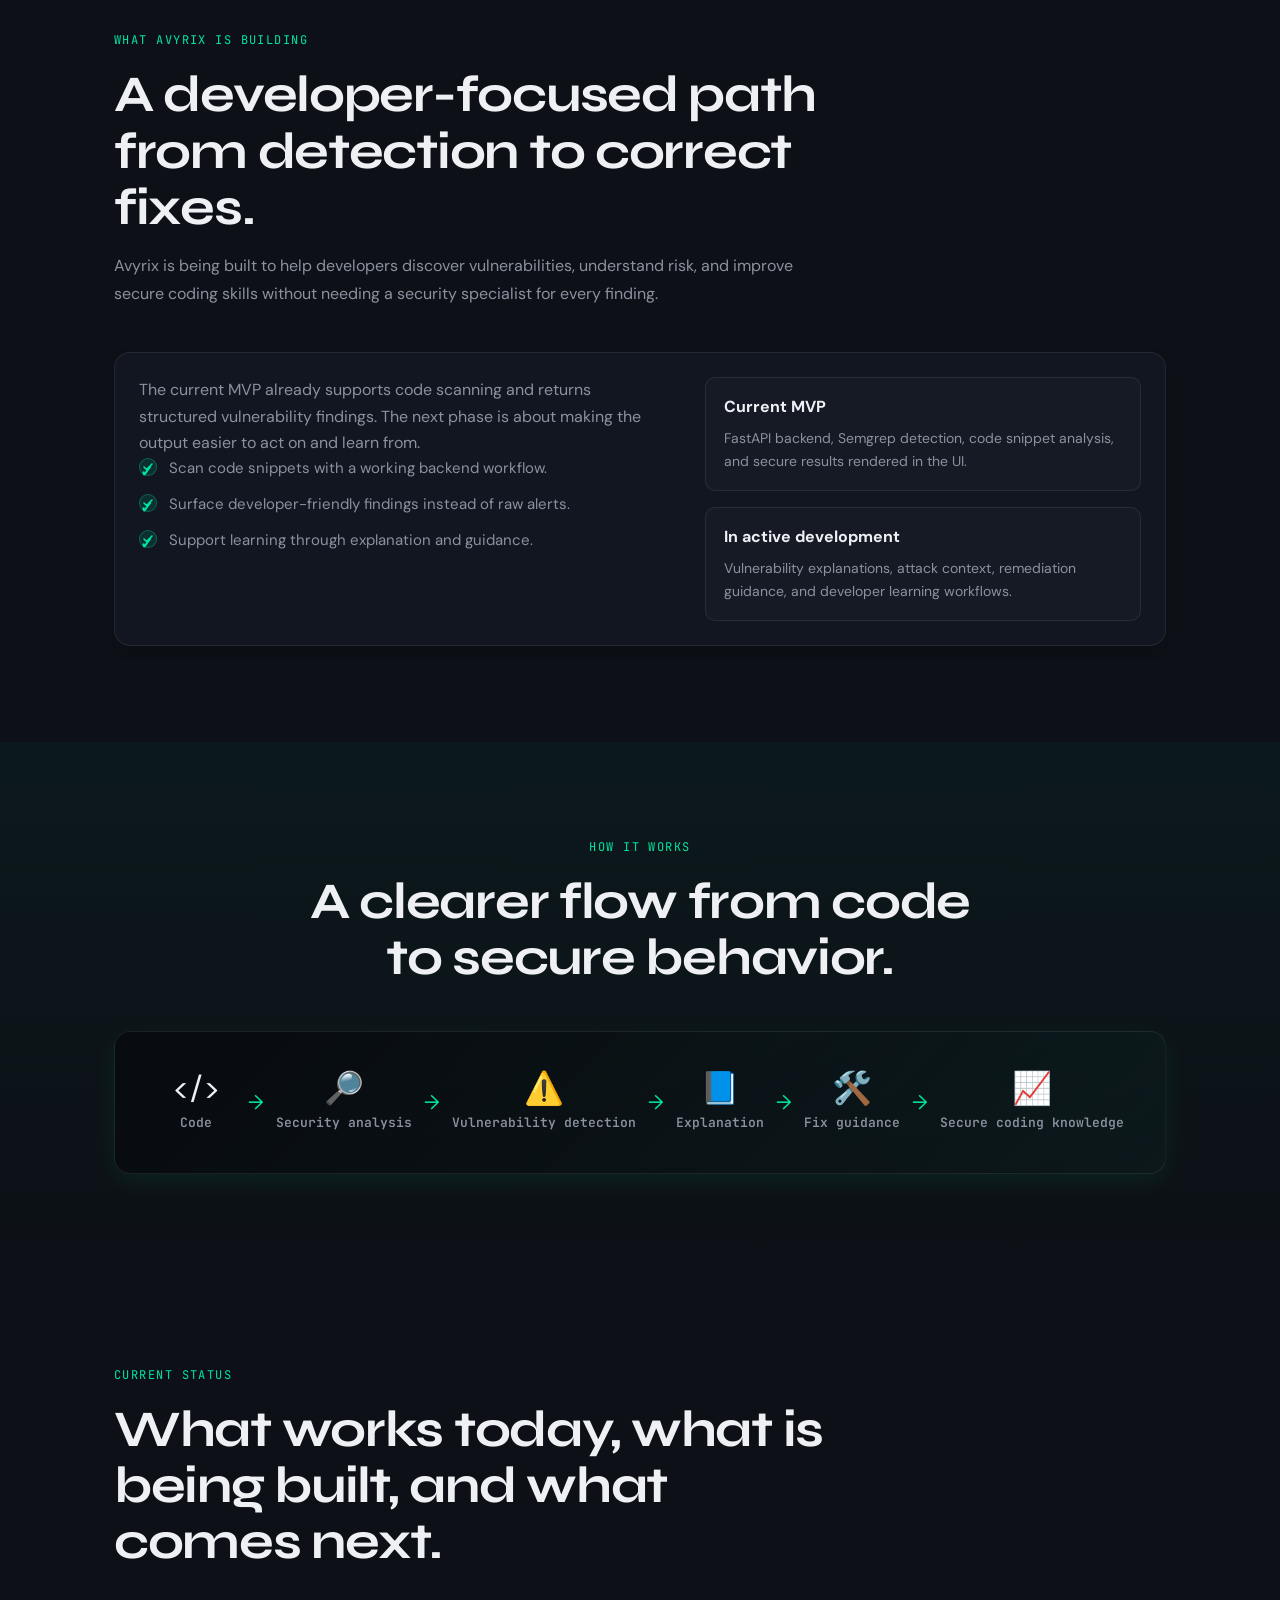
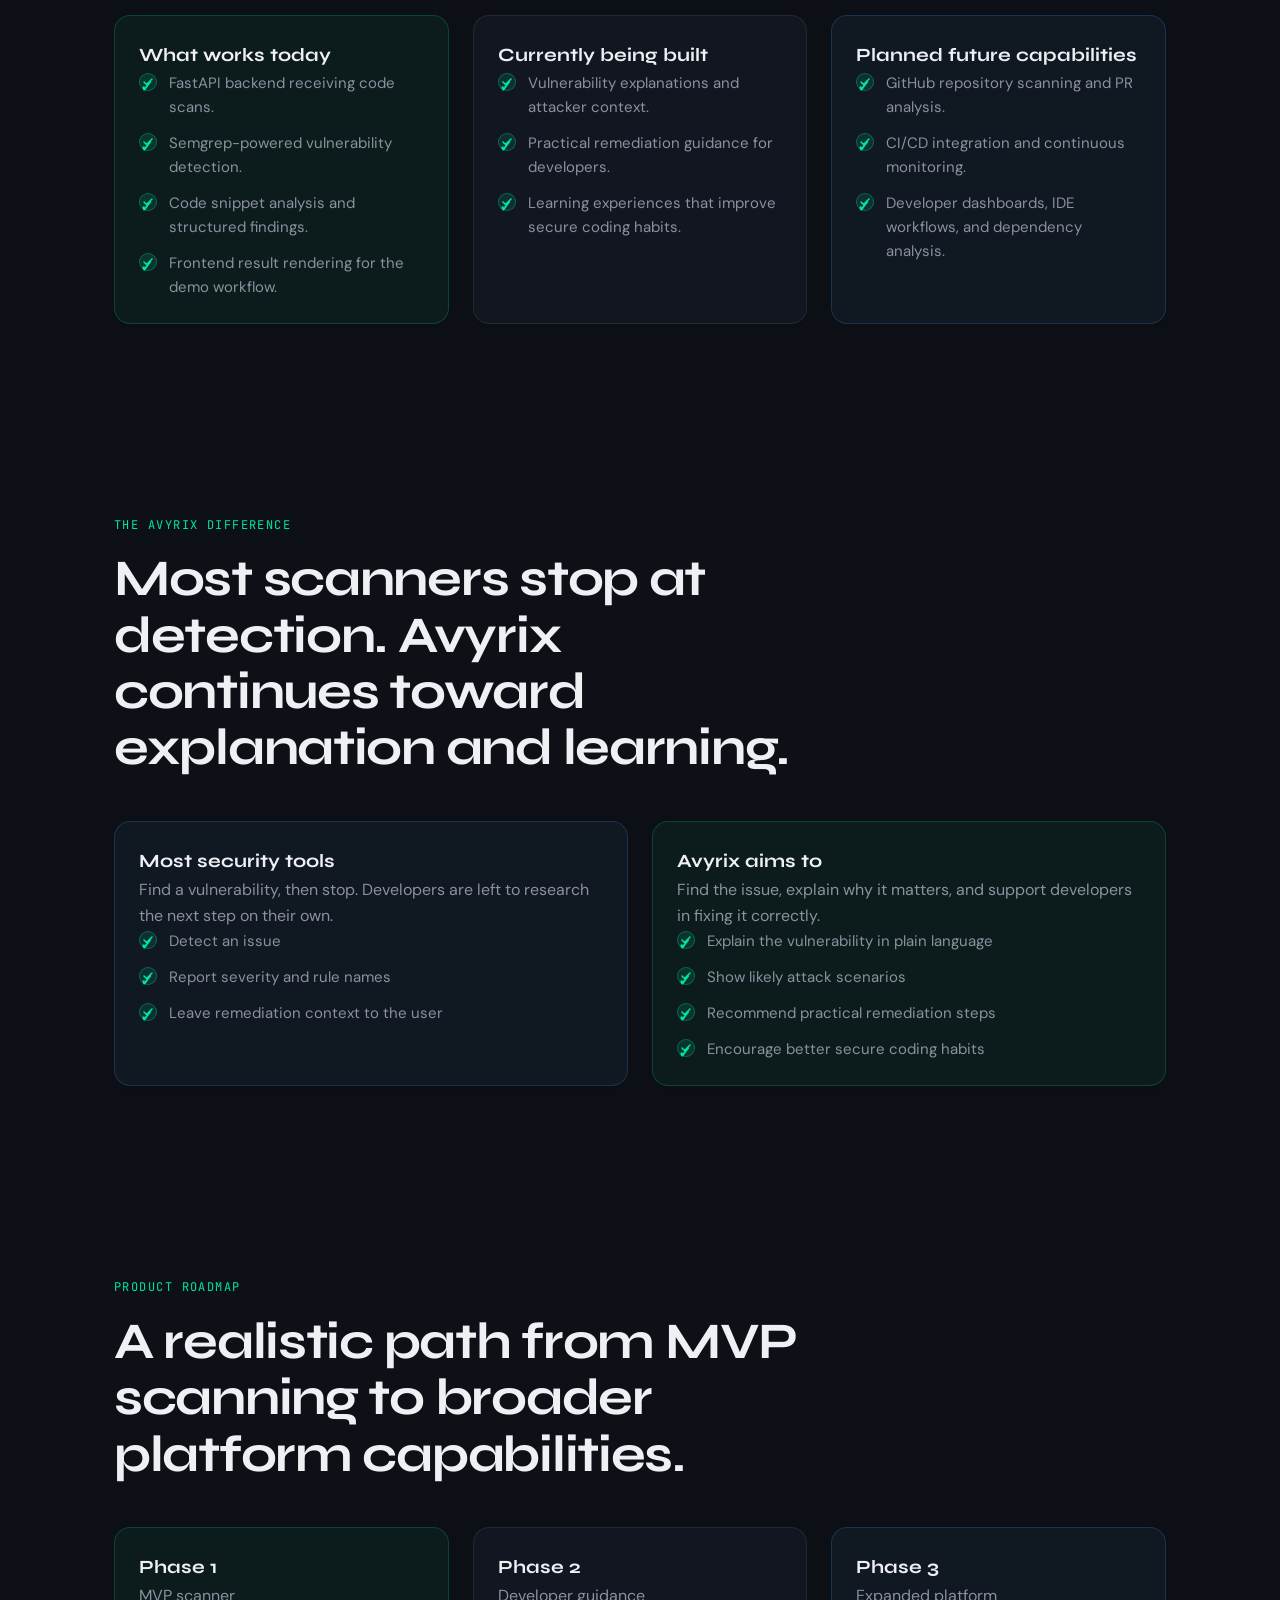
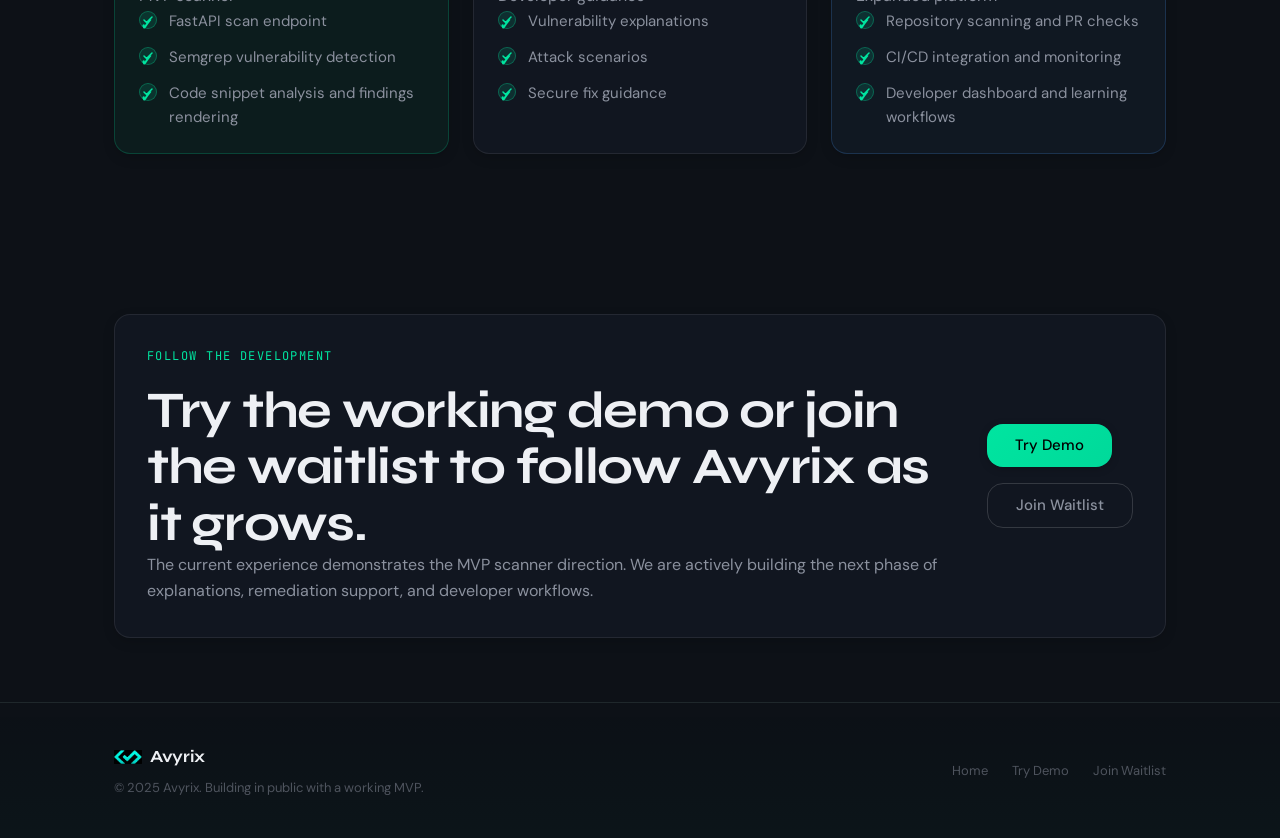
==== commit 834b0262: "Update demo and index pages to reflect current MVP capabilities and enhance clarity on product statu" ====
--- a/index.html
+++ b/index.html
@@ -3,11 +3,11 @@
 <head>
   <meta charset="UTF-8" />
   <meta name="viewport" content="width=device-width, initial-scale=1.0" />
-  <meta name="description" content="Avyrix is an early-stage cybersecurity startup building a developer-first platform to explain vulnerabilities, show attack scenarios, and guide secure fixes." />
-  <meta property="og:title" content="Avyrix — Building a developer-first security platform" />
-  <meta property="og:description" content="Avyrix is currently in research, validation, and early development, focused on clearer security guidance for developers." />
+  <meta name="description" content="Avyrix is an early-stage cybersecurity startup building a developer-first code scanning platform with a working FastAPI and Semgrep MVP." />
+  <meta property="og:title" content="Avyrix — Early-stage developer-first security platform" />
+  <meta property="og:description" content="Avyrix is building a transparent security workflow for developers with a working MVP, active development, and a clear path from detection to remediation." />
   <meta property="og:type" content="website" />
-  <title>Avyrix — Developer-first security learning for early-stage teams</title>
+  <title>Avyrix — Developer-first security scanning with a working MVP</title>
   <link rel="stylesheet" href="css/styles.css" />
   <link rel="icon" type="image/svg+xml" href="data:image/svg+xml,<svg xmlns='http://www.w3.org/2000/svg' viewBox='0 0 32 32'><rect width='32' height='32' rx='8' fill='%2300e5a0'/><path d='M10 16l4 4 8-8' stroke='%23000' stroke-width='2.5' fill='none' stroke-linecap='round' stroke-linejoin='round'/></svg>" />
   <script async src="https://www.googletagmanager.com/gtag/js?id=G-MGV57BHCSG"></script>
@@ -22,7 +22,7 @@
   <nav class="nav" role="navigation" aria-label="Main navigation">
     <div class="nav__inner">
       <a href="index.html" class="nav__logo" aria-label="Avyrix home">
-        <img src="logo.png" alt="" class="nav__logo-mark" />
+        <img src="logo.png" alt="Avyrix logo" class="nav__logo-mark" />
         <span class="nav__logo-text">Avyrix</span>
       </a>
       <ul class="nav__links" role="list">
@@ -39,20 +39,18 @@
       <div class="glow-accent glow-accent--red" aria-hidden="true"></div>
       <div class="hero-grid container">
         <div class="hero-copy" data-reveal>
-          <span class="badge badge--green badge--dot">Research • Validation • Early Development</span>
-          <h1 class="display-xl" id="hero-heading">Helping developers understand security issues before they reach production.</h1>
-          <p class="hero-lead">
-            Avyrix is being built as a developer-first platform for security education and remediation. We are shaping a more useful path from vulnerable code to clear guidance, practical fixes, and better secure-coding habits.
-          </p>
+          <span class="badge badge--green badge--dot">Developer-first security platform</span>
+          <h1 class="display-xl" id="hero-heading">Security scanning developers can read, use, and build with.</h1>
+          <p class="hero-lead">Avyrix is an early-stage cybersecurity platform with a working MVP. It uses FastAPI and Semgrep to scan code, surface findings, and support clearer remediation while active development continues.</p>
           <div class="hero-meta">
-            <span id="typewriter" class="hero-typewriter"></span>
-            <span class="terminal__caret" aria-hidden="true"></span>
+            <span>✓ Working MVP</span>
+            <span>✓ FastAPI + Semgrep</span>
+            <span>✓ Active development</span>
           </div>
           <div class="hero-actions">
-            <a href="demo.html" class="btn btn--primary btn--large">Try the Demo</a>
+            <a href="demo.html" class="btn btn--primary btn--large">Try Demo</a>
             <a href="waitlist.html" class="btn btn--ghost btn--large">Join Waitlist</a>
           </div>
-          <p class="hero-note">This is an early concept experience. The production platform is still under development.</p>
         </div>
 
         <div class="hero-panel card" data-reveal>
@@ -63,15 +61,15 @@
                 <div class="terminal__dot" style="background:#ffbd2e;"></div>
                 <div class="terminal__dot" style="background:#28ca41;"></div>
               </div>
-              <span class="terminal__title">avyrix — roadmap</span>
+              <span class="terminal__title">avyrix — MVP snapshot</span>
             </div>
             <div class="terminal__body">
-              <div class="terminal__line--amber">$ avx research --feedback</div>
-              <div class="terminal__line--green">✓ Developer pain points collected</div>
-              <div class="terminal__line--green">✓ Security explanations mapped</div>
-              <div class="terminal__line--amber">• Prototype demo live for exploration</div>
-              <div class="terminal__line--red">• Full engine still in active development</div>
-              <div class="terminal__line--green">→ Next step: clearer remediation workflows</div>
+              <div class="terminal__line--green">✓ FastAPI scan endpoint deployed</div>
+              <div class="terminal__line--green">✓ Semgrep-powered vulnerability detection</div>
+              <div class="terminal__line--green">✓ Code snippet analysis and findings rendering</div>
+              <div class="terminal__line--amber">• Building: vulnerability explanations</div>
+              <div class="terminal__line--amber">• Building: remediation guidance</div>
+              <div class="terminal__line--blue">• Planned: repository scanning and CI integration</div>
             </div>
           </div>
         </div>
@@ -82,23 +80,21 @@
       <div class="container">
         <div class="section-heading" data-reveal>
           <span class="eyebrow">Why Avyrix exists</span>
-          <h2 class="display-lg" id="why-heading">Security tools often feel like noise when developers need clarity.</h2>
-          <p>
-            Many teams are forced to work through alerts, unfamiliar terminology, and incomplete guidance while trying to ship quickly. The result is friction, confusion, and avoidable mistakes.
-          </p>
-        </div>
-        <div class="grid-3">
+          <h2 class="display-lg" id="why-heading">Security tools are too often noise, not guidance.</h2>
+          <p>Developers need clear feedback they can trust, not another alert list that requires security expertise to decode.</p>
+        </div>
+        <div class="grid-auto">
           <article class="card story-card" data-reveal>
             <h3>Too many alerts</h3>
-            <p>Developers can be overwhelmed by warnings that are hard to prioritize and even harder to fix with confidence.</p>
+            <p>Teams get flooded with findings that are difficult to prioritize and even harder to fix correctly.</p>
           </article>
           <article class="card story-card" data-reveal>
-            <h3>Security jargon</h3>
-            <p>Many findings are described in language that assumes prior security expertise, which slows down learning and remediation.</p>
+            <h3>Security language barrier</h3>
+            <p>Reports often use jargon designed for specialists, which makes remediation slow for developers.</p>
           </article>
           <article class="card story-card" data-reveal>
-            <h3>Disconnected workflows</h3>
-            <p>Security work often feels separate from development, leaving teams without a clear path from issue to practical action.</p>
+            <h3>Fix guidance is missing</h3>
+            <p>Finding an issue is only the first step. The real value comes when developers understand what to change and why.</p>
           </article>
         </div>
       </div>
@@ -108,129 +104,186 @@
       <div class="container">
         <div class="section-heading" data-reveal>
           <span class="eyebrow">What Avyrix is building</span>
-          <h2 class="display-lg" id="building-heading">A platform that aims to make security findings easier to understand and act on.</h2>
-          <p>
-            We are designing an experience that can analyze code, surface vulnerabilities, explain the issue in plain English, show likely attack scenarios, recommend fixes, and help developers grow their secure-coding knowledge over time.
-          </p>
-        </div>
-        <div class="grid-3">
-          <article class="card story-card" data-reveal>
-            <h3>Code analysis</h3>
-            <p>We are exploring ways to scan code and identify patterns that may introduce risk in real projects.</p>
-          </article>
-          <article class="card story-card" data-reveal>
-            <h3>Plain-English explanations</h3>
-            <p>Findings should be grounded in context and written in a way developers can understand without extra translation.</p>
-          </article>
-          <article class="card story-card" data-reveal>
-            <h3>Secure-coding guidance</h3>
-            <p>We want each finding to help a developer learn the underlying principle and apply the fix more confidently next time.</p>
-          </article>
-        </div>
-      </div>
-    </section>
-
-    <section class="section workflow-section" aria-labelledby="workflow-heading">
-      <div class="container">
-        <div class="section-heading section-heading--center" data-reveal>
-          <span class="eyebrow">How the experience is meant to work</span>
-          <h2 class="display-lg" id="workflow-heading">From code to guidance in a more useful flow.</h2>
-        </div>
-        <div class="workflow-stack" data-reveal>
-          <div class="workflow-card">
-            <span class="workflow-step">01</span>
-            <h3>Code</h3>
-            <p>Developers bring in code they want to understand.</p>
-          </div>
-          <div class="workflow-arrow" aria-hidden="true">↓</div>
-          <div class="workflow-card">
-            <span class="workflow-step">02</span>
-            <h3>Security analysis</h3>
-            <p>Potential issues are surfaced with a clear explanation of the risk.</p>
-          </div>
-          <div class="workflow-arrow" aria-hidden="true">↓</div>
-          <div class="workflow-card">
-            <span class="workflow-step">03</span>
-            <h3>Explanation</h3>
-            <p>Each finding is described in practical language.</p>
-          </div>
-          <div class="workflow-arrow" aria-hidden="true">↓</div>
-          <div class="workflow-card">
-            <span class="workflow-step">04</span>
-            <h3>Fix guidance</h3>
-            <p>We aim to show the next step in a way that is easy to apply.</p>
-          </div>
-          <div class="workflow-arrow" aria-hidden="true">↓</div>
-          <div class="workflow-card">
-            <span class="workflow-step">05</span>
-            <h3>Secure coding knowledge</h3>
-            <p>The goal is not just detection, but better habits over time.</p>
-          </div>
-        </div>
-      </div>
-    </section>
-
-    <section class="section" aria-labelledby="status-heading">
-      <div class="container">
+          <h2 class="display-lg" id="building-heading">A developer-focused path from detection to correct fixes.</h2>
+          <p>Avyrix is being built to help developers discover vulnerabilities, understand risk, and improve secure coding skills without needing a security specialist for every finding.</p>
+        </div>
         <div class="split-panel card" data-reveal>
           <div>
-            <span class="eyebrow">Current development status</span>
-            <h2 class="display-lg" id="status-heading">Transparent about where Avyrix stands today.</h2>
-            <p class="muted-copy">
-              Avyrix is in research, validation, and early development. The current experience is an educational prototype built to explore the problem space and test the direction of the product.
-            </p>
+            <p class="text-muted">The current MVP already supports code scanning and returns structured vulnerability findings. The next phase is about making the output easier to act on and learn from.</p>
+            <ul class="feature-list">
+              <li>Scan code snippets with a working backend workflow.</li>
+              <li>Surface developer-friendly findings instead of raw alerts.</li>
+              <li>Support learning through explanation and guidance.</li>
+            </ul>
           </div>
           <div class="status-list">
             <div class="status-item">
-              <strong>Current stage</strong>
-              <p>Validation, research, and early development.</p>
+              <strong>Current MVP</strong>
+              <p>FastAPI backend, Semgrep detection, code snippet analysis, and secure results rendered in the UI.</p>
             </div>
             <div class="status-item">
-              <strong>Current demo</strong>
-              <p>An educational concept experience, not a production-ready scanner.</p>
+              <strong>In active development</strong>
+              <p>Vulnerability explanations, attack context, remediation guidance, and developer learning workflows.</p>
             </div>
-            <div class="status-item">
-              <strong>Planned next steps</strong>
-              <p>Real scanning engine, broader vulnerability coverage, CI/CD workflows, and a more complete product experience.</p>
-            </div>
-          </div>
-        </div>
-      </div>
-    </section>
-
-    <section class="section" aria-labelledby="differentiation-heading">
-      <div class="container">
-        <div class="section-heading" data-reveal>
-          <span class="eyebrow">What makes this approach different</span>
-          <h2 class="display-lg" id="differentiation-heading">Education-first, developer-friendly, and honest about the work ahead.</h2>
+          </div>
+        </div>
+      </div>
+    </section>
+
+    <section class="section workflow-section" aria-labelledby="workflow-heading">
+      <div class="container">
+        <div class="section-heading section-heading--center" data-reveal>
+          <span class="eyebrow">How it works</span>
+          <h2 class="display-lg" id="workflow-heading">A clearer flow from code to secure behavior.</h2>
+        </div>
+        <div class="flow-diagram" data-reveal>
+          <div class="flow-step">
+            <span class="flow-icon">&lt;/&gt;</span>
+            <span class="flow-label">Code</span>
+          </div>
+          <span class="flow-arrow" aria-hidden="true">→</span>
+          <div class="flow-step">
+            <span class="flow-icon">🔎</span>
+            <span class="flow-label">Security analysis</span>
+          </div>
+          <span class="flow-arrow" aria-hidden="true">→</span>
+          <div class="flow-step">
+            <span class="flow-icon">⚠️</span>
+            <span class="flow-label">Vulnerability detection</span>
+          </div>
+          <span class="flow-arrow" aria-hidden="true">→</span>
+          <div class="flow-step">
+            <span class="flow-icon">📘</span>
+            <span class="flow-label">Explanation</span>
+          </div>
+          <span class="flow-arrow" aria-hidden="true">→</span>
+          <div class="flow-step">
+            <span class="flow-icon">🛠️</span>
+            <span class="flow-label">Fix guidance</span>
+          </div>
+          <span class="flow-arrow" aria-hidden="true">→</span>
+          <div class="flow-step">
+            <span class="flow-icon">📈</span>
+            <span class="flow-label">Secure coding knowledge</span>
+          </div>
+        </div>
+      </div>
+    </section>
+
+    <section class="section" aria-labelledby="status-heading">
+      <div class="container">
+        <div class="section-heading" data-reveal>
+          <span class="eyebrow">Current status</span>
+          <h2 class="display-lg" id="status-heading">What works today, what is being built, and what comes next.</h2>
         </div>
         <div class="grid-3">
-          <article class="card story-card" data-reveal>
-            <h3>Education-first</h3>
-            <p>We want security guidance to help developers learn as they fix, rather than simply produce a warning list.</p>
-          </article>
-          <article class="card story-card" data-reveal>
-            <h3>Developer-friendly</h3>
-            <p>Plain language and practical context are central to how we think about the experience.</p>
-          </article>
-          <article class="card story-card" data-reveal>
-            <h3>Transparent</h3>
-            <p>We are not presenting Avyrix as a finished platform. We are building it carefully and sharing the progress openly.</p>
-          </article>
-        </div>
-      </div>
-    </section>
-
-    <section class="section" aria-labelledby="cta-heading">
+          <article class="card card--green" data-reveal>
+            <h3>What works today</h3>
+            <ul class="feature-list">
+              <li>FastAPI backend receiving code scans.</li>
+              <li>Semgrep-powered vulnerability detection.</li>
+              <li>Code snippet analysis and structured findings.</li>
+              <li>Frontend result rendering for the demo workflow.</li>
+            </ul>
+          </article>
+          <article class="card card--amber" data-reveal>
+            <h3>Currently being built</h3>
+            <ul class="feature-list">
+              <li>Vulnerability explanations and attacker context.</li>
+              <li>Practical remediation guidance for developers.</li>
+              <li>Learning experiences that improve secure coding habits.</li>
+            </ul>
+          </article>
+          <article class="card card--blue" data-reveal>
+            <h3>Planned future capabilities</h3>
+            <ul class="feature-list">
+              <li>GitHub repository scanning and PR analysis.</li>
+              <li>CI/CD integration and continuous monitoring.</li>
+              <li>Developer dashboards, IDE workflows, and dependency analysis.</li>
+            </ul>
+          </article>
+        </div>
+      </div>
+    </section>
+
+    <section class="section" aria-labelledby="difference-heading">
+      <div class="container">
+        <div class="section-heading" data-reveal>
+          <span class="eyebrow">The Avyrix difference</span>
+          <h2 class="display-lg" id="difference-heading">Most scanners stop at detection. Avyrix continues toward explanation and learning.</h2>
+        </div>
+        <div class="grid-2">
+          <article class="card card--blue" data-reveal>
+            <h3>Most security tools</h3>
+            <p class="text-muted">Find a vulnerability, then stop. Developers are left to research the next step on their own.</p>
+            <ul class="feature-list">
+              <li>Detect an issue</li>
+              <li>Report severity and rule names</li>
+              <li>Leave remediation context to the user</li>
+            </ul>
+          </article>
+          <article class="card card--green" data-reveal>
+            <h3>Avyrix aims to</h3>
+            <p class="text-muted">Find the issue, explain why it matters, and support developers in fixing it correctly.</p>
+            <ul class="feature-list">
+              <li>Explain the vulnerability in plain language</li>
+              <li>Show likely attack scenarios</li>
+              <li>Recommend practical remediation steps</li>
+              <li>Encourage better secure coding habits</li>
+            </ul>
+          </article>
+        </div>
+      </div>
+    </section>
+
+    <section class="section" aria-labelledby="roadmap-heading">
+      <div class="container">
+        <div class="section-heading" data-reveal>
+          <span class="eyebrow">Product roadmap</span>
+          <h2 class="display-lg" id="roadmap-heading">A realistic path from MVP scanning to broader platform capabilities.</h2>
+        </div>
+        <div class="grid-3">
+          <article class="card card--green" data-reveal>
+            <h3>Phase 1</h3>
+            <p class="text-muted">MVP scanner</p>
+            <ul class="feature-list">
+              <li>FastAPI scan endpoint</li>
+              <li>Semgrep vulnerability detection</li>
+              <li>Code snippet analysis and findings rendering</li>
+            </ul>
+          </article>
+          <article class="card card--amber" data-reveal>
+            <h3>Phase 2</h3>
+            <p class="text-muted">Developer guidance</p>
+            <ul class="feature-list">
+              <li>Vulnerability explanations</li>
+              <li>Attack scenarios</li>
+              <li>Secure fix guidance</li>
+            </ul>
+          </article>
+          <article class="card card--blue" data-reveal>
+            <h3>Phase 3</h3>
+            <p class="text-muted">Expanded platform</p>
+            <ul class="feature-list">
+              <li>Repository scanning and PR checks</li>
+              <li>CI/CD integration and monitoring</li>
+              <li>Developer dashboard and learning workflows</li>
+            </ul>
+          </article>
+        </div>
+      </div>
+    </section>
+
+    <section class="section section--sm" aria-labelledby="final-cta-heading">
       <div class="container">
         <div class="cta-panel card" data-reveal>
           <div>
-            <span class="eyebrow">Stay involved</span>
-            <h2 class="display-lg" id="cta-heading">If this direction feels useful, follow the work and help shape it.</h2>
-            <p class="muted-copy">The best way to support Avyrix right now is to try the demo, share feedback, and join the waitlist for future updates.</p>
+            <span class="eyebrow">Follow the development</span>
+            <h2 class="display-lg" id="final-cta-heading">Try the working demo or join the waitlist to follow Avyrix as it grows.</h2>
+            <p class="text-muted">The current experience demonstrates the MVP scanner direction. We are actively building the next phase of explanations, remediation support, and developer workflows.</p>
           </div>
           <div class="hero-actions">
-            <a href="demo.html" class="btn btn--primary btn--large">Try the Demo</a>
+            <a href="demo.html" class="btn btn--primary btn--large">Try Demo</a>
             <a href="waitlist.html" class="btn btn--ghost btn--large">Join Waitlist</a>
           </div>
         </div>
@@ -243,10 +296,10 @@
       <div class="footer__inner">
         <div>
           <div class="nav__logo" style="margin-bottom:6px;">
-            <img src="logo.png" alt="" class="nav__logo-mark" />
+            <img src="logo.png" alt="Avyrix logo" class="nav__logo-mark" />
             <span class="nav__logo-text">Avyrix</span>
           </div>
-          <p class="footer__copy">© 2025 Avyrix. Building in public with transparency.</p>
+          <p class="footer__copy">© 2025 Avyrix. Building in public with a working MVP.</p>
         </div>
         <nav class="footer__links" aria-label="Footer navigation">
           <a href="index.html">Home</a>
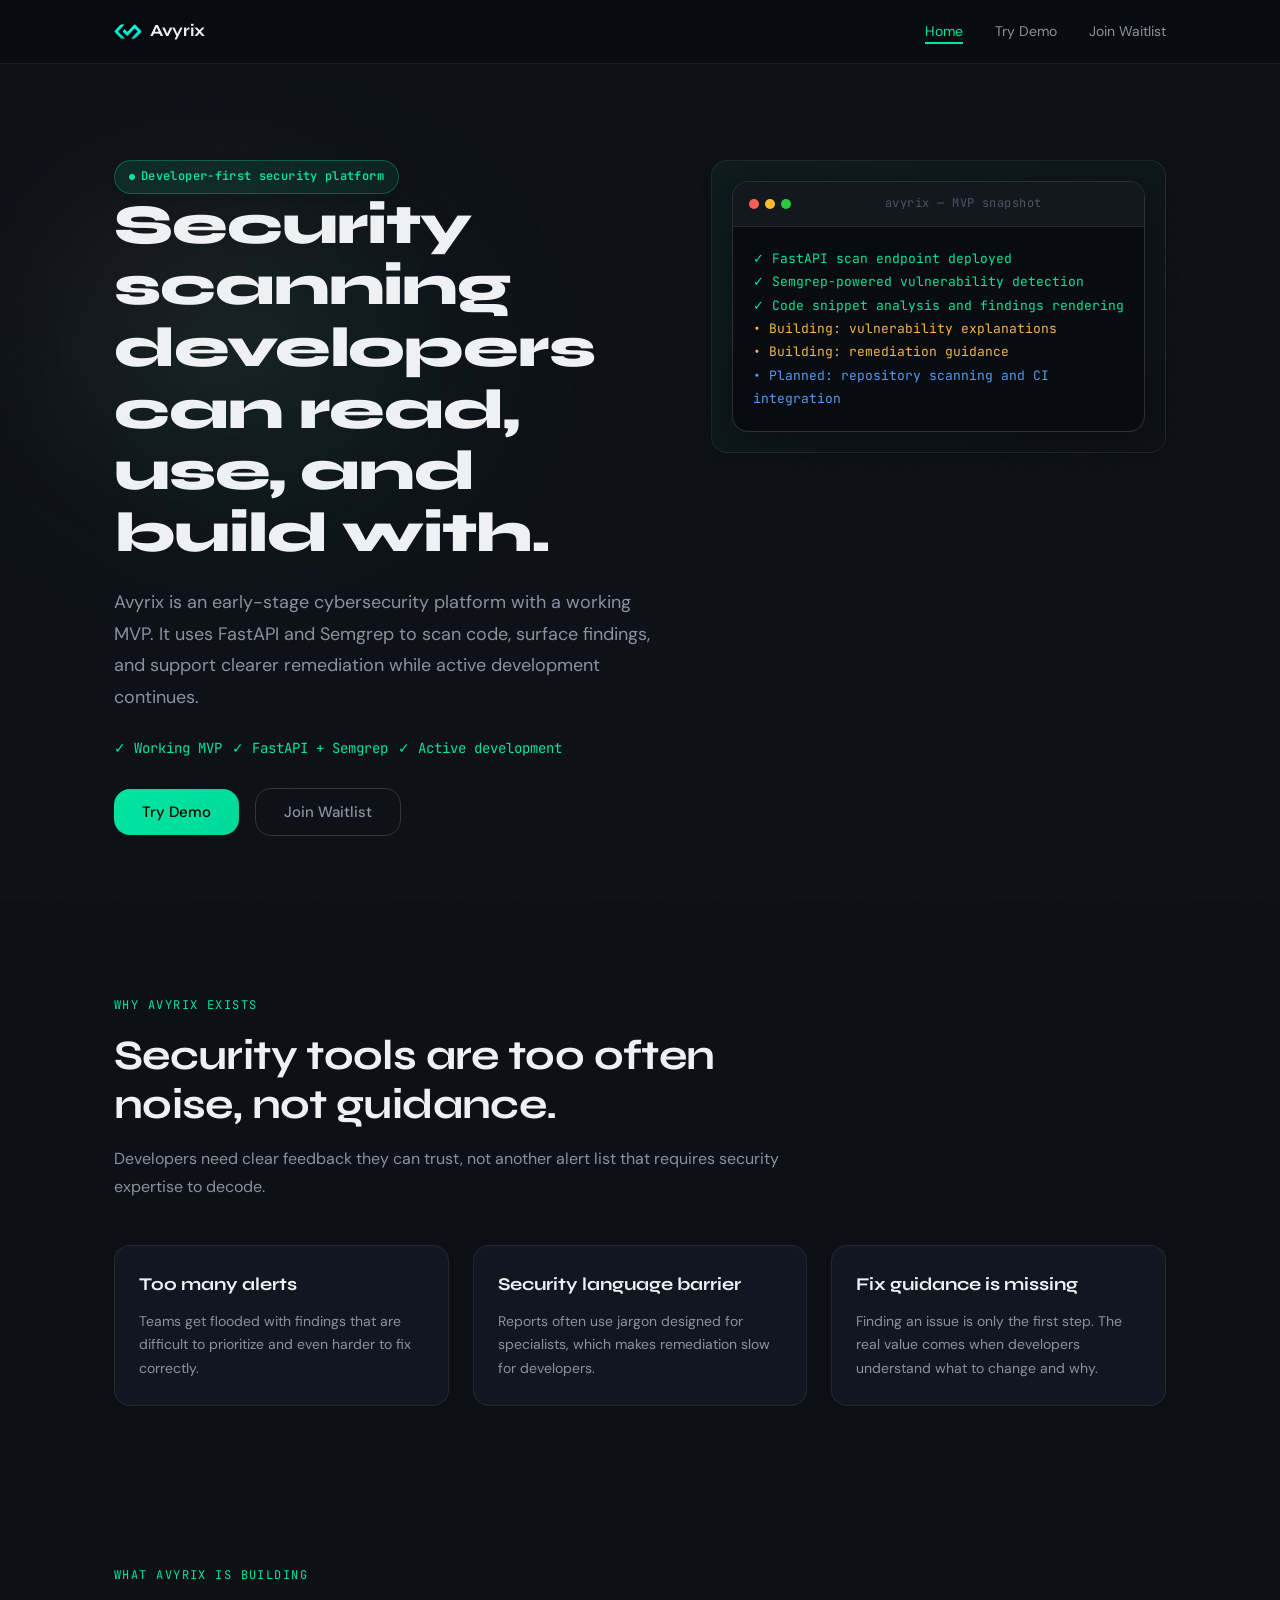
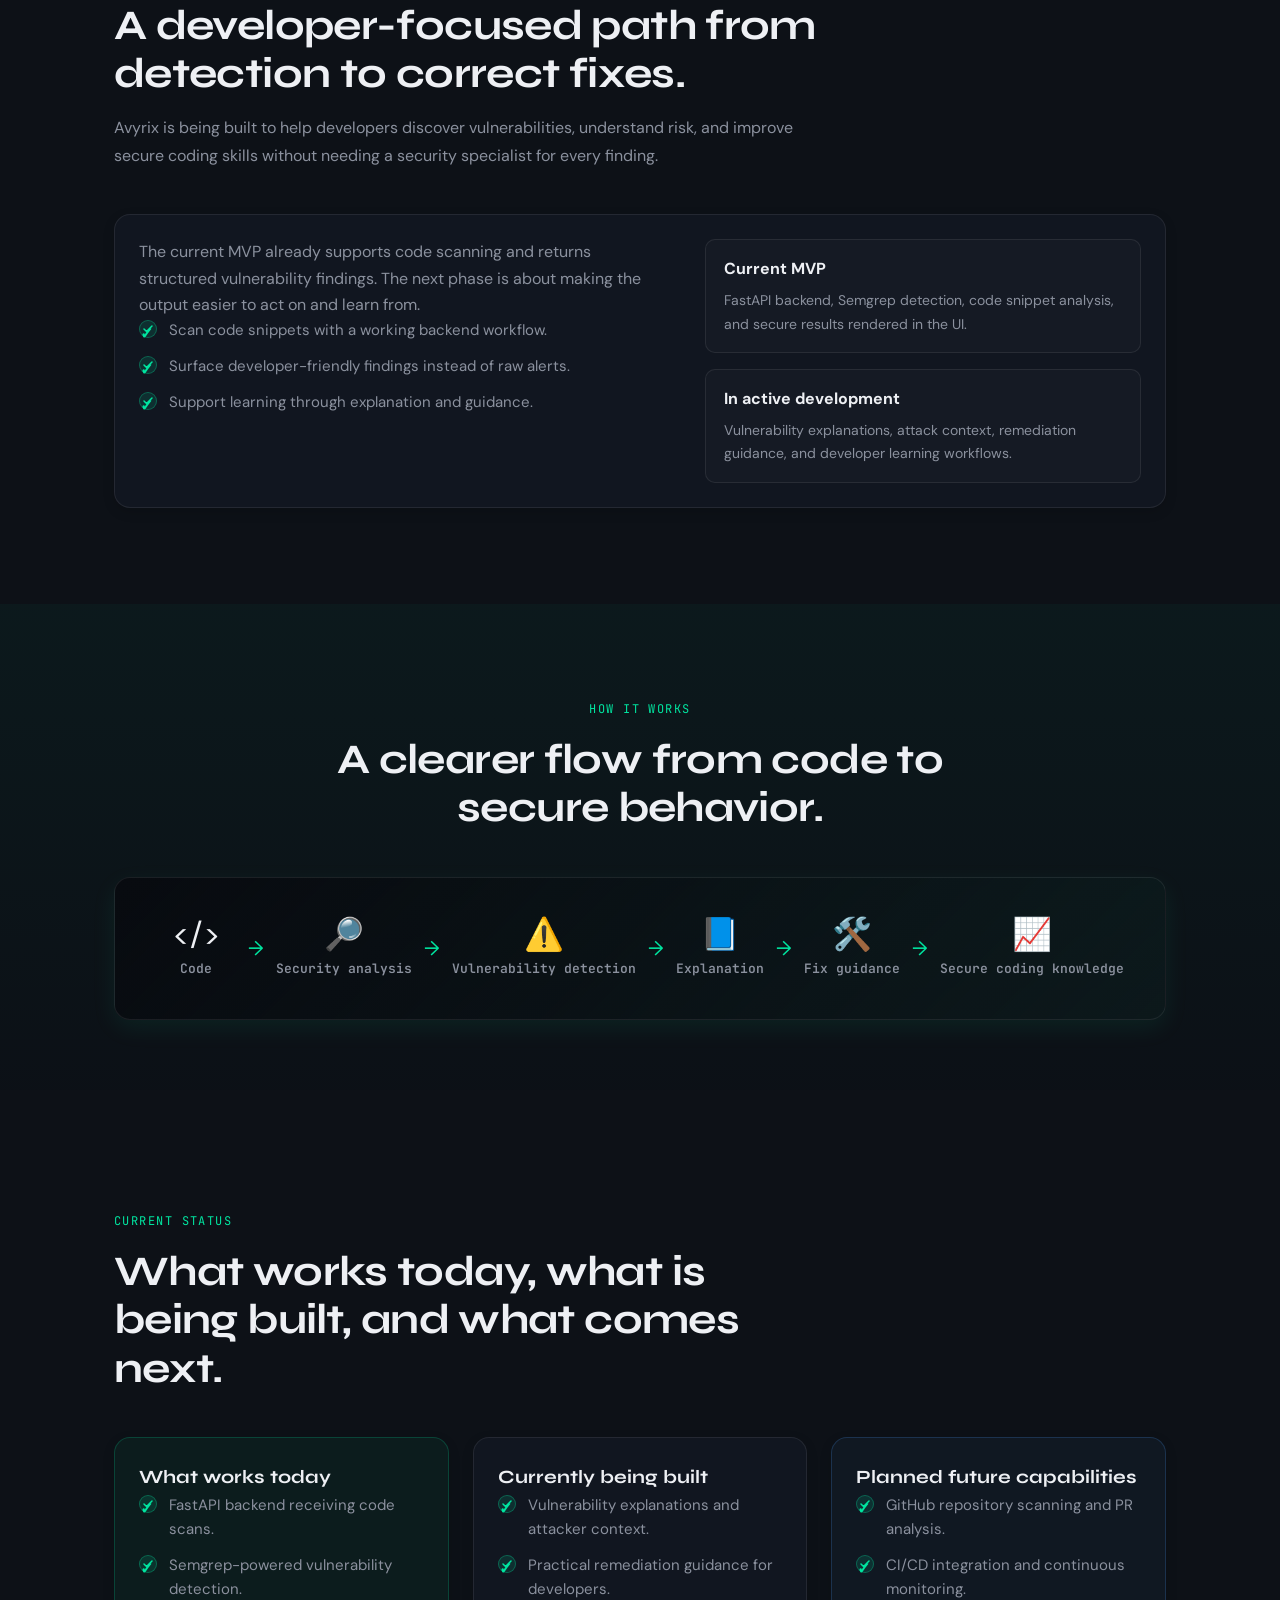
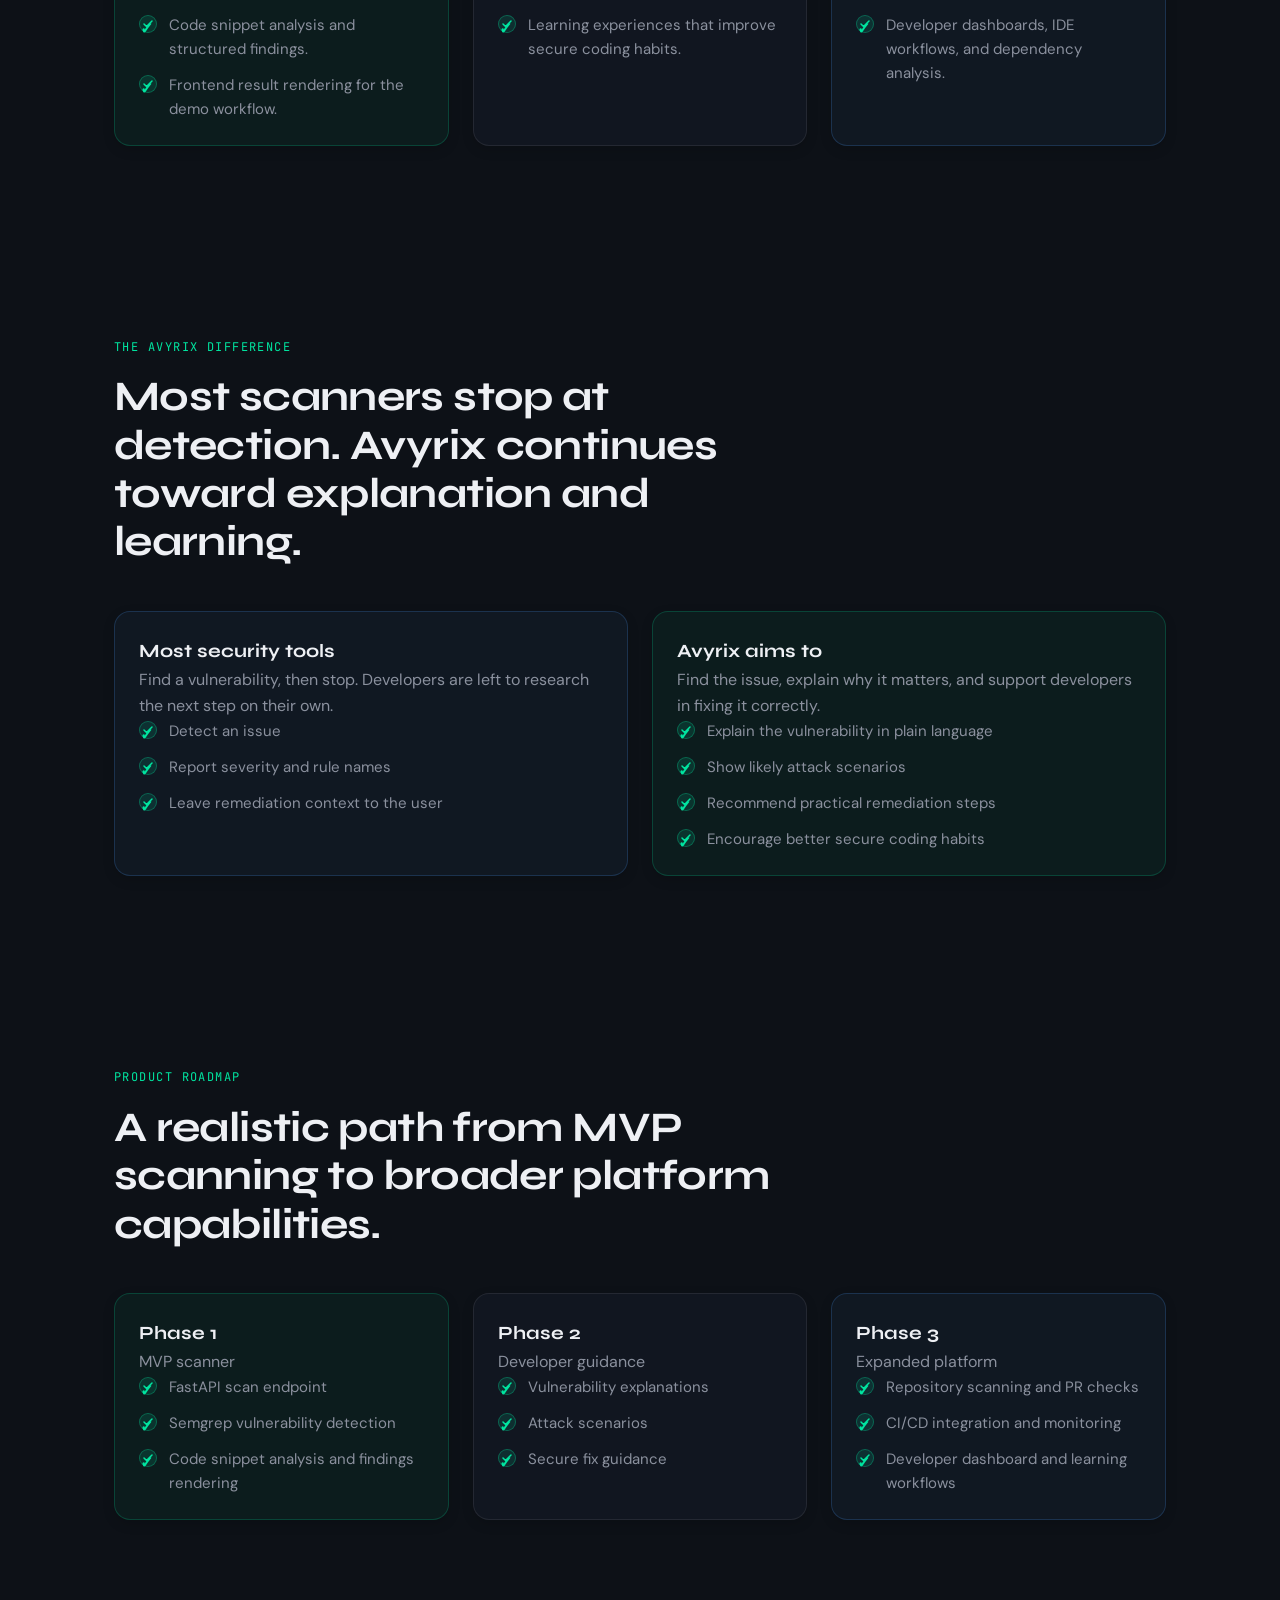
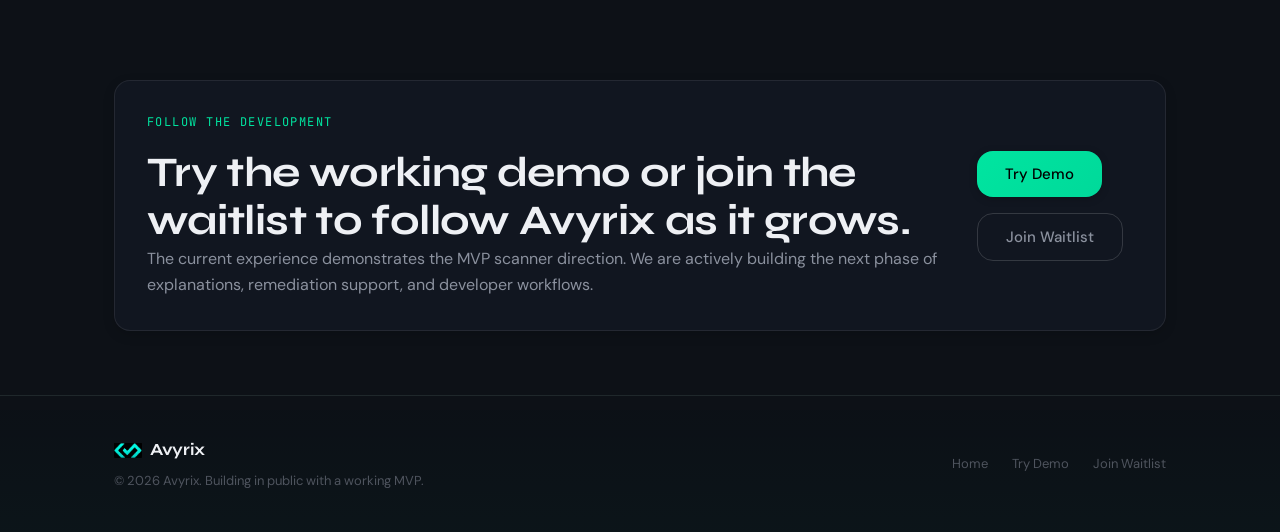
==== commit ec3fd6cd: "Update footer copyright year to 2026 across multiple pages" ====
--- a/index.html
+++ b/index.html
@@ -11,7 +11,7 @@
   <link rel="stylesheet" href="css/styles.css" />
   <link rel="icon" type="image/svg+xml" href="data:image/svg+xml,<svg xmlns='http://www.w3.org/2000/svg' viewBox='0 0 32 32'><rect width='32' height='32' rx='8' fill='%2300e5a0'/><path d='M10 16l4 4 8-8' stroke='%23000' stroke-width='2.5' fill='none' stroke-linecap='round' stroke-linejoin='round'/></svg>" />
   <script async src="https://www.googletagmanager.com/gtag/js?id=G-MGV57BHCSG"></script>
-  <script>
+  <script> 
     window.dataLayer = window.dataLayer || [];
     function gtag(){ dataLayer.push(arguments); }
     gtag('js', new Date());
@@ -299,7 +299,7 @@
             <img src="logo.png" alt="Avyrix logo" class="nav__logo-mark" />
             <span class="nav__logo-text">Avyrix</span>
           </div>
-          <p class="footer__copy">© 2025 Avyrix. Building in public with a working MVP.</p>
+          <p class="footer__copy">© 2026 Avyrix. Building in public with a working MVP.</p>
         </div>
         <nav class="footer__links" aria-label="Footer navigation">
           <a href="index.html">Home</a>
--- a/css/styles.css
+++ b/css/styles.css
@@ -185,9 +185,10 @@
   font-weight: 500;
   font-family: var(--font-body);
   transition: all var(--transition);
-  line-height: 1;
-  white-space: nowrap;
+  line-height: 1.2;
+  white-space: normal;
   box-shadow: 0 2px 8px rgba(0,0,0,0.2);
+  word-break: break-word;
 }
 .btn--primary {
   background: linear-gradient(135deg, var(--accent-green), #00d99a);
@@ -286,18 +287,28 @@
   margin-bottom: 16px;
   display: block;
 }
-h1, h2, h3, h4 { font-family: var(--font-display); }
+h1, h2, h3, h4 { 
+  font-family: var(--font-display); 
+  word-wrap: break-word;
+  overflow-wrap: break-word;
+  word-break: break-word;
+}
 .display-xl {
-  font-size: clamp(42px, 6vw, 72px);
+  font-size: clamp(32px, 5vw, 56px);
   font-weight: 800;
-  line-height: 1.05;
-  letter-spacing: -0.03em;
+  line-height: 1.1;
+  letter-spacing: -0.02em;
+  word-wrap: break-word;
+  overflow-wrap: break-word;
 }
 .display-lg {
-  font-size: clamp(32px, 4vw, 52px);
+  font-size: clamp(24px, 3.5vw, 42px);
   font-weight: 700;
-  line-height: 1.1;
-  letter-spacing: -0.025em;
+  line-height: 1.15;
+  letter-spacing: -0.015em;
+  word-wrap: break-word;
+  overflow-wrap: break-word;
+}
 }
 .display-md {
   font-size: clamp(24px, 3vw, 38px);
@@ -856,12 +867,18 @@
   padding: calc(var(--nav-h) + 64px) 0 64px;
   text-align: center;
 }
+.page-header h1 {
+  max-width: 900px;
+  margin: 0 auto 16px;
+}
 .page-header p {
   max-width: 540px;
-  margin: 16px auto 0;
-  color: var(--text-secondary);
-  font-size: 16px;
+  margin: 0 auto;
+  color: var(--text-secondary);
+  font-size: clamp(14px, 1.8vw, 16px);
   line-height: 1.7;
+  word-wrap: break-word;
+  overflow-wrap: break-word;
 }
 
 /* ── Grid glow accent ────────────────────────────────────── */
@@ -1004,20 +1021,21 @@
 }
 .hero-grid {
   display: grid;
-  grid-template-columns: 1.15fr 0.85fr;
+  grid-template-columns: 1.1fr 0.9fr;
   gap: 40px;
-  align-items: center;
+  align-items: start;
   position: relative;
   z-index: 1;
 }
 .hero-copy .display-xl {
-  max-width: 760px;
+  max-width: 100%;
+  width: 100%;
 }
 .hero-lead {
-  font-size: 18px;
+  font-size: clamp(14px, 2vw, 18px);
   color: var(--text-secondary);
   margin-top: 24px;
-  max-width: 620px;
+  max-width: 100%;
   line-height: 1.75;
 }
 .hero-meta {
@@ -1037,6 +1055,17 @@
   flex-wrap: wrap;
   margin-top: 28px;
 }
+@media (max-width: 600px) {
+  .hero-actions {
+    flex-direction: column;
+    align-items: stretch;
+    gap: 12px;
+  }
+  .hero-actions .btn {
+    width: 100%;
+    justify-content: center;
+  }
+}
 .hero-note {
   margin-top: 16px;
   font-size: 13px;
@@ -1059,7 +1088,7 @@
 .section-heading p,
 .muted-copy {
   color: var(--text-secondary);
-  font-size: 16px;
+  font-size: clamp(14px, 1.8vw, 16px);
   line-height: 1.75;
   margin-top: 16px;
 }
@@ -1142,15 +1171,49 @@
 }
 
 /* ── Responsive ──────────────────────────────────────────── */
+@media (max-width: 1024px) {
+  .hero-grid {
+    grid-template-columns: 1fr;
+    gap: 32px;
+  }
+  .split-panel {
+    grid-template-columns: 1fr;
+    gap: 24px;
+  }
+  .hero-lead {
+    max-width: 100%;
+  }
+  .section-heading {
+    max-width: 100%;
+  }
+}
 @media (max-width: 768px) {
   .grid-2, .grid-3 { grid-template-columns: 1fr; }
   .stat-grid { grid-template-columns: 1fr; }
-  .nav__links { display: none; }
+  .nav__inner {
+    height: auto;
+    min-height: var(--nav-h);
+    padding: 10px 24px;
+    flex-wrap: wrap;
+    gap: 8px 16px;
+  }
+  .nav__links {
+    display: flex;
+    flex-wrap: wrap;
+    justify-content: flex-end;
+    gap: 10px 16px;
+  }
   .footer__inner { flex-direction: column; text-align: center; }
-  .display-xl { font-size: 36px; }
-  .display-lg { font-size: 28px; }
+  .display-xl { font-size: 32px; }
+  .display-lg { font-size: 24px; }
   .hero-grid, .split-panel, .cta-panel { grid-template-columns: 1fr; display: grid; }
   .cta-panel { gap: 20px; }
+  .hero-section { padding-top: calc(var(--nav-h) + 64px); padding-bottom: 64px; }
+  .section { padding: 64px 0; }
+  .hero-lead {
+    font-size: 16px;
+    max-width: 100%;
+  }
   .flow-diagram {
     gap: 8px;
     padding: 24px 16px;
@@ -1159,28 +1222,65 @@
     display: none;
   }
   .flow-step {
-    min-width: 70px;
+    min-width: 60px;
     gap: 6px;
   }
   .flow-icon {
-    font-size: 28px;
+    font-size: 24px;
   }
   .flow-label {
     font-size: 11px;
   }
+  .btn--large {
+    padding: 12px 24px;
+    font-size: 14px;
+  }
+}
+@media (max-width: 600px) {
+  .container { padding: 0 18px; }
+  .section { padding: 48px 0; }
+  .hero-section { padding-top: calc(var(--nav-h) + 48px); padding-bottom: 48px; }
+  .display-xl { font-size: 28px; line-height: 1.15; }
+  .display-lg { font-size: 22px; line-height: 1.2; }
+  .display-md { font-size: 18px; }
+  .hero-lead {
+    font-size: 14px;
+  }
+  .badge { font-size: 11px; padding: 5px 12px; }
+  .hero-meta { gap: 8px; font-size: 12px; }
+  .hero-actions { gap: 10px; flex-direction: column; }
+  .btn { padding: 10px 18px; font-size: 13px; }
+  .btn--large { padding: 12px 22px; }
+  .stat-grid { grid-template-columns: 1fr; }
+  .section-heading { margin-bottom: 32px; }
 }
 @media (max-width: 480px) {
   .container { padding: 0 16px; }
-  .section { padding: 64px 0; }
-  .hero-section { padding-top: calc(var(--nav-h) + 72px); padding-bottom: 72px; }
+  .section { padding: 40px 0; }
+  .hero-section { padding-top: calc(var(--nav-h) + 40px); padding-bottom: 40px; }
+  .display-xl { font-size: 24px; }
+  .display-lg { font-size: 20px; }
+  .display-md { font-size: 16px; }
+  .hero-lead { font-size: 13px; }
+  .eyebrow { font-size: 11px; margin-bottom: 12px; }
   .flow-diagram {
     flex-direction: column;
     gap: 4px;
     padding: 16px;
   }
   .flow-icon {
-    font-size: 24px;
-  }
-  .hero-actions { gap: 12px; }
-  .cta-panel { padding: 24px; }
-}
+    font-size: 20px;
+  }
+  .flow-label { font-size: 10px; }
+  .flow-step { min-width: 55px; gap: 4px; }
+  .hero-actions { gap: 8px; }
+  .cta-panel { padding: 20px; flex-direction: column; }
+  .stat-item { padding: 20px 16px; }
+  .stat-item__num { font-size: 28px; }
+  .card { padding: 20px; }
+  .story-card h3, .workflow-card h3 { font-size: 16px; }
+  .story-card p, .workflow-card p { font-size: 13px; }
+  .btn { padding: 9px 16px; font-size: 12px; }
+  .section-heading { max-width: 100%; margin-bottom: 24px; }
+  .section-heading p { font-size: 13px; }
+}
